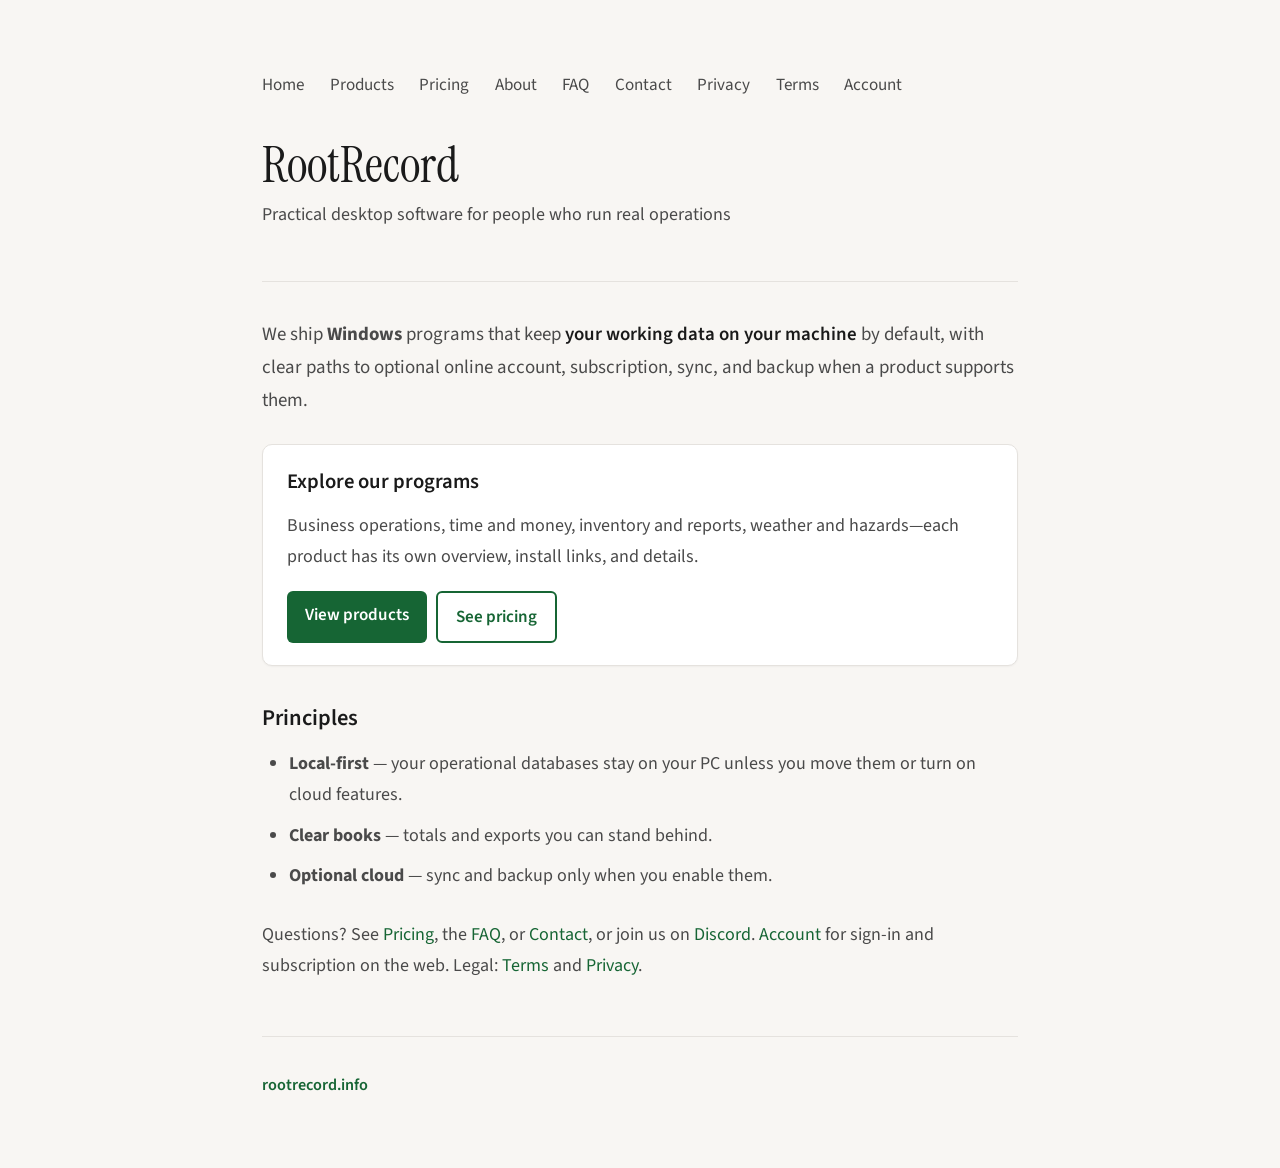
==== index.html @ 9704c674 "Initial commit: Root Record marketing website Made-with: Cursor" ====
﻿<!DOCTYPE html>
<html lang="en">
<head>
  <meta charset="UTF-8">
  <meta name="viewport" content="width=device-width, initial-scale=1.0">
  <title>RootRecord — Local-first desktop software for Windows</title>
  <meta name="description" content="RootRecord builds local-first Windows desktop programs for operations, time and money, weather and hazards, with optional cloud when you choose it.">
  <link rel="preconnect" href="https://fonts.googleapis.com">
  <link rel="preconnect" href="https://fonts.gstatic.com" crossorigin>
  <link href="https://fonts.googleapis.com/css2?family=Instrument+Serif:ital@0;1&family=Source+Sans+3:ital,wght@0,400;0,600;1,400&display=swap" rel="stylesheet">
  <link rel="stylesheet" href="/styles.css">
</head>
<body>
  <div class="page">
    <nav>
      <a href="/">Home</a>
      <a href="/products.html">Products</a>
      <a href="/pricing.html">Pricing</a>
      <a href="/about.html">About</a>
      <a href="/faq.html">FAQ</a>
      <a href="/contact.html">Contact</a>
      <a href="/privacy.html">Privacy</a>
      <a href="/terms.html">Terms</a>
      <a href="/account.html">Account</a>
    </nav>

    <header>
      <h1>RootRecord</h1>
      <p class="tagline">Practical desktop software for people who run real operations</p>
    </header>

    <main>
      <p class="lead">We ship <strong>Windows</strong> programs that keep <span class="highlight">your working data on your machine</span> by default, with clear paths to optional online account, subscription, sync, and backup when a product supports them.</p>

      <section class="card">
        <h2>Explore our programs</h2>
        <p>Business operations, time and money, inventory and reports, weather and hazards—each product has its own overview, install links, and details.</p>
        <p class="cta-row">
          <a class="btn" href="/products.html">View products</a>
          <a class="btn btn-secondary" href="/pricing.html">See pricing</a>
        </p>
      </section>

      <h2>Principles</h2>
      <ul>
        <li><strong>Local-first</strong> — your operational databases stay on your PC unless you move them or turn on cloud features.</li>
        <li><strong>Clear books</strong> — totals and exports you can stand behind.</li>
        <li><strong>Optional cloud</strong> — sync and backup only when you enable them.</li>
      </ul>

      <p>Questions? See <a href="/pricing.html">Pricing</a>, the <a href="/faq.html">FAQ</a>, or <a href="/contact.html">Contact</a>, or join us on <a href="https://discord.gg/CPaDYuFkU" target="_blank" rel="noopener">Discord</a>. <a href="/account.html">Account</a> for sign-in and subscription on the web. Legal: <a href="/terms.html">Terms</a> and <a href="/privacy.html">Privacy</a>.</p>
    </main>

    <footer>
      <a href="https://rootrecord.info/">rootrecord.info</a>
    </footer>
  </div>
</body>
</html>
---- styles.css ----
:root {
  --bg: #f8f6f3;
  --text: #1a1a1a;
  --text-soft: #4a4a4a;
  --accent: #166534;
  --accent-light: #22c55e;
  --line: #e5e2de;
}

* {
  box-sizing: border-box;
}

html {
  font-size: 18px;
  -webkit-font-smoothing: antialiased;
}

body {
  font-family: "Source Sans 3", system-ui, sans-serif;
  background: var(--bg);
  color: var(--text);
  margin: 0;
  min-height: 100vh;
  padding: clamp(2rem, 8vw, 4rem);
}

.page {
  max-width: 42rem;
  margin: 0 auto;
  min-height: 100vh;
  display: flex;
  flex-direction: column;
}

nav {
  margin-bottom: 2rem;
  font-size: 0.95rem;
}

nav a {
  color: var(--text-soft);
  text-decoration: none;
  margin-right: 1.25rem;
}

nav a:hover {
  color: var(--accent);
}

.banner {
  background: var(--accent);
  color: white;
  padding: 1.25rem 1.5rem;
  margin-bottom: 2rem;
  border-radius: 8px;
  font-size: 1.1rem;
  font-weight: 600;
  text-align: center;
}

.banner p {
  margin: 0;
  color: inherit;
}

/* Future: .banner will hold sign in / create account / my account buttons */

header {
  padding-bottom: 2rem;
  border-bottom: 1px solid var(--line);
}

h1 {
  font-family: "Instrument Serif", Georgia, serif;
  font-size: clamp(2rem, 5vw, 2.75rem);
  font-weight: 400;
  margin: 0;
  color: var(--text);
}

.tagline {
  font-size: 1rem;
  color: var(--text-soft);
  margin-top: 0.25rem;
}

main {
  flex: 1;
  padding-top: 2rem;
}

main p, main li {
  font-size: 1rem;
  line-height: 1.75;
  color: var(--text-soft);
  margin: 0 0 1rem;
}

main p:last-child {
  margin-bottom: 0;
}

main ul {
  padding-left: 1.5rem;
  margin: 0 0 1.5rem;
}

main li {
  margin-bottom: 0.5rem;
}

main h2 {
  font-size: 1.25rem;
  font-weight: 600;
  color: var(--text);
  margin: 2rem 0 0.75rem;
}

main h2:first-child {
  margin-top: 0;
}

main h3 {
  font-size: 1.1rem;
  font-weight: 600;
  color: var(--text);
  margin: 1.5rem 0 0.5rem;
}

main a {
  color: var(--accent);
  text-decoration: none;
}

main a:hover {
  color: var(--accent-light);
  text-decoration: underline;
}

main code {
  background: var(--line);
  padding: 0.15rem 0.4rem;
  border-radius: 4px;
  font-size: 0.9em;
}

.highlight {
  color: var(--text);
  font-weight: 600;
}

.lead {
  font-size: 1.05rem;
  color: var(--text-soft);
  margin-bottom: 1.5rem;
}

.card-grid {
  display: grid;
  gap: 1.5rem;
  margin: 2rem 0;
}

@media (min-width: 640px) {
  .card-grid {
    grid-template-columns: 1fr 1fr;
    gap: 1.25rem;
  }
}

.card {
  border: 1px solid var(--line);
  border-radius: 10px;
  padding: 1.25rem 1.35rem;
  background: #fff;
  box-shadow: 0 1px 2px rgba(0, 0, 0, 0.04);
}

.card-hero {
  border-color: var(--accent);
  box-shadow: 0 2px 8px rgba(22, 101, 52, 0.12);
}

.card h2 {
  margin-top: 0;
  font-size: 1.15rem;
}

.card p:last-child {
  margin-bottom: 0;
}

.cta-row {
  display: flex;
  flex-wrap: wrap;
  gap: 0.5rem;
  margin-top: 1rem !important;
  margin-bottom: 0 !important;
}

.btn {
  display: inline-block;
  padding: 0.5rem 1rem;
  border-radius: 6px;
  font-weight: 600;
  font-size: 0.95rem;
  text-decoration: none;
  background: var(--accent);
  color: #fff !important;
  border: none;
}

.btn:hover {
  background: var(--accent-light);
  color: #fff !important;
  text-decoration: none;
}

.btn-secondary {
  background: #fff;
  color: var(--accent) !important;
  border: 2px solid var(--accent);
}

.btn-secondary:hover {
  background: var(--bg);
  color: var(--accent) !important;
  text-decoration: none;
}

/* Optional bright CTA (e.g. external partner links) */
.btn-store {
  background: #0078d4;
  color: #fff !important;
}

.btn-store:hover {
  background: #106ebe;
  color: #fff !important;
}

main .btn:hover {
  text-decoration: none;
}

.note {
  font-size: 0.92rem;
  color: var(--text-soft);
  margin-top: 1rem !important;
  margin-bottom: 0 !important;
}

footer {
  margin-top: 3rem;
  padding-top: 2rem;
  border-top: 1px solid var(--line);
  font-size: 0.9rem;
  color: var(--text-soft);
}

footer a {
  color: var(--accent);
  text-decoration: none;
  font-weight: 600;
}

footer a:hover {
  color: var(--accent-light);
  text-decoration: underline;
}

/* Account portal */
.status {
  min-height: 1.25rem;
  margin-bottom: 1rem;
  font-size: 0.95rem;
}

.status-err {
  color: #b91c1c;
}

.status-warn {
  color: #a16207;
}

.status-ok {
  color: var(--accent);
}

.stack-form {
  display: flex;
  flex-direction: column;
  gap: 0.75rem;
  max-width: 22rem;
  margin-bottom: 2rem;
}

.stack-form label {
  display: flex;
  flex-direction: column;
  gap: 0.35rem;
  font-weight: 600;
  font-size: 0.92rem;
}

.stack-form input {
  font: inherit;
  padding: 0.45rem 0.55rem;
  border: 1px solid var(--line);
  border-radius: 6px;
  background: #fff;
}

.account-grid {
  margin: 1rem 0 1.5rem;
}

.account-row {
  display: grid;
  grid-template-columns: 10rem 1fr;
  gap: 0.5rem 1rem;
  padding: 0.35rem 0;
  border-bottom: 1px solid var(--line);
  font-size: 0.95rem;
}

.account-k {
  color: var(--text-soft);
  font-weight: 600;
}

.account-v {
  word-break: break-all;
}

nav a[aria-current="page"] {
  color: var(--accent);
  font-weight: 600;
}

.breadcrumb {
  font-size: 0.9rem;
  color: var(--text-soft);
  margin: 0 0 0.75rem;
}

.breadcrumb a {
  color: var(--accent);
  text-decoration: none;
  font-weight: 600;
}

.breadcrumb a:hover {
  text-decoration: underline;
}

ul.product-cards {
  list-style: none;
  padding: 0;
  margin: 1.5rem 0 0;
  display: grid;
  gap: 1rem;
}

@media (min-width: 36rem) {
  ul.product-cards {
    grid-template-columns: 1fr 1fr;
  }
}

.product-card {
  display: flex;
  flex-direction: column;
  gap: 0.5rem;
  height: 100%;
  padding: 1.25rem 1.35rem;
  border: 1px solid var(--line);
  border-radius: 8px;
  background: #fff;
  text-decoration: none;
  color: inherit;
  box-shadow: 0 1px 2px rgba(0, 0, 0, 0.04);
  transition: border-color 0.15s ease, box-shadow 0.15s ease;
}

.product-card:hover {
  border-color: var(--accent-light);
  box-shadow: 0 4px 14px rgba(22, 101, 52, 0.12);
  text-decoration: none;
}

a.product-card,
a.product-card:hover {
  color: inherit;
}

.product-card-title {
  font-family: "Instrument Serif", Georgia, serif;
  font-size: 1.35rem;
  font-weight: 400;
  color: var(--text);
}

.product-card-desc {
  font-size: 0.98rem;
  line-height: 1.6;
  color: var(--text-soft);
  flex: 1;
}

.product-card-cta {
  font-size: 0.92rem;
  font-weight: 600;
  color: var(--accent);
  margin-top: 0.25rem;
}

main a.product-card .product-card-title {
  color: var(--text);
}

main a.product-card .product-card-desc {
  color: var(--text-soft);
}

.pricing-grid {
  display: grid;
  gap: 1.25rem;
  margin: 1.75rem 0 2rem;
}

@media (min-width: 48rem) {
  .pricing-grid {
    grid-template-columns: repeat(3, 1fr);
    align-items: stretch;
  }
}

.pricing-card h2 {
  margin-top: 0;
  font-family: "Instrument Serif", Georgia, serif;
  font-weight: 400;
  font-size: 1.5rem;
  color: var(--text);
}

.pricing-price {
  font-size: 1.35rem;
  margin: 0.5rem 0 1rem;
  color: var(--text);
}

.pricing-per {
  font-size: 1rem;
  font-weight: 400;
  color: var(--text-soft);
}

.pricing-card-featured {
  border-color: var(--accent);
  box-shadow: 0 0 0 1px rgba(22, 101, 52, 0.12);
}
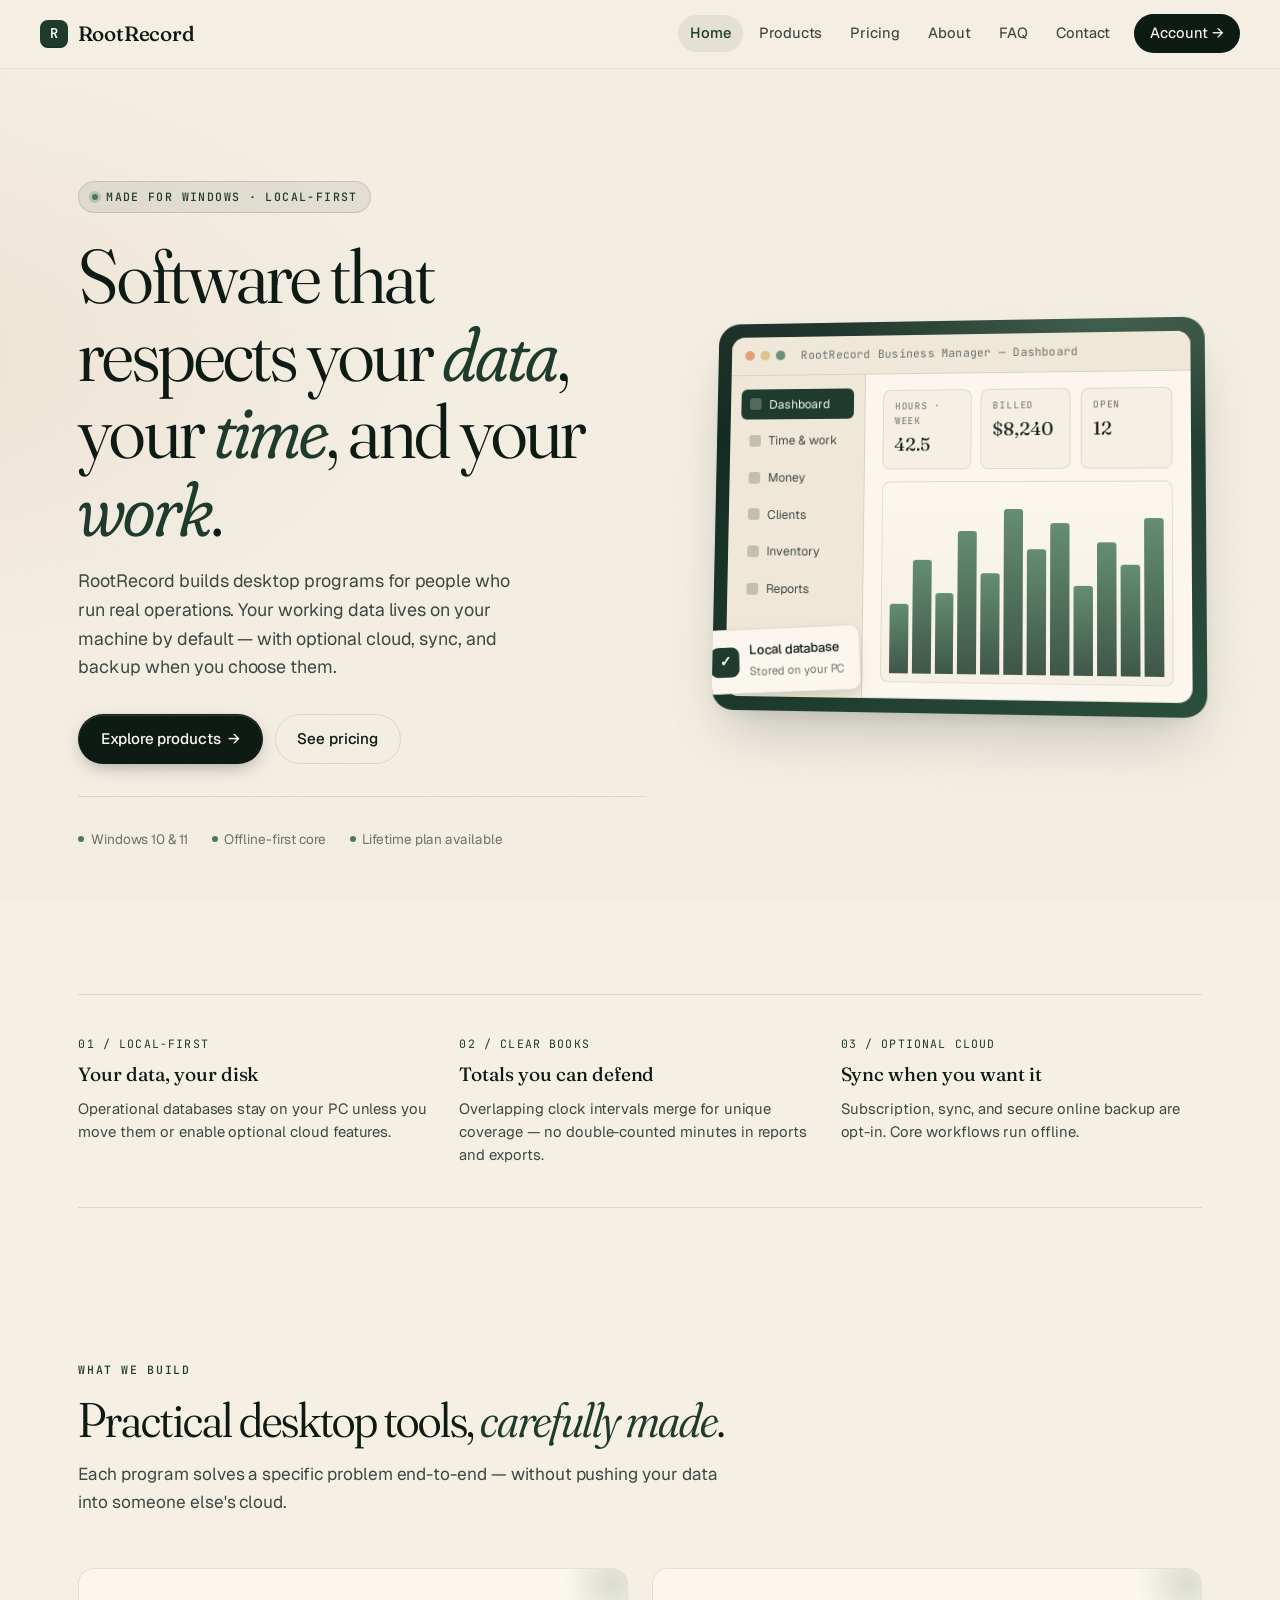
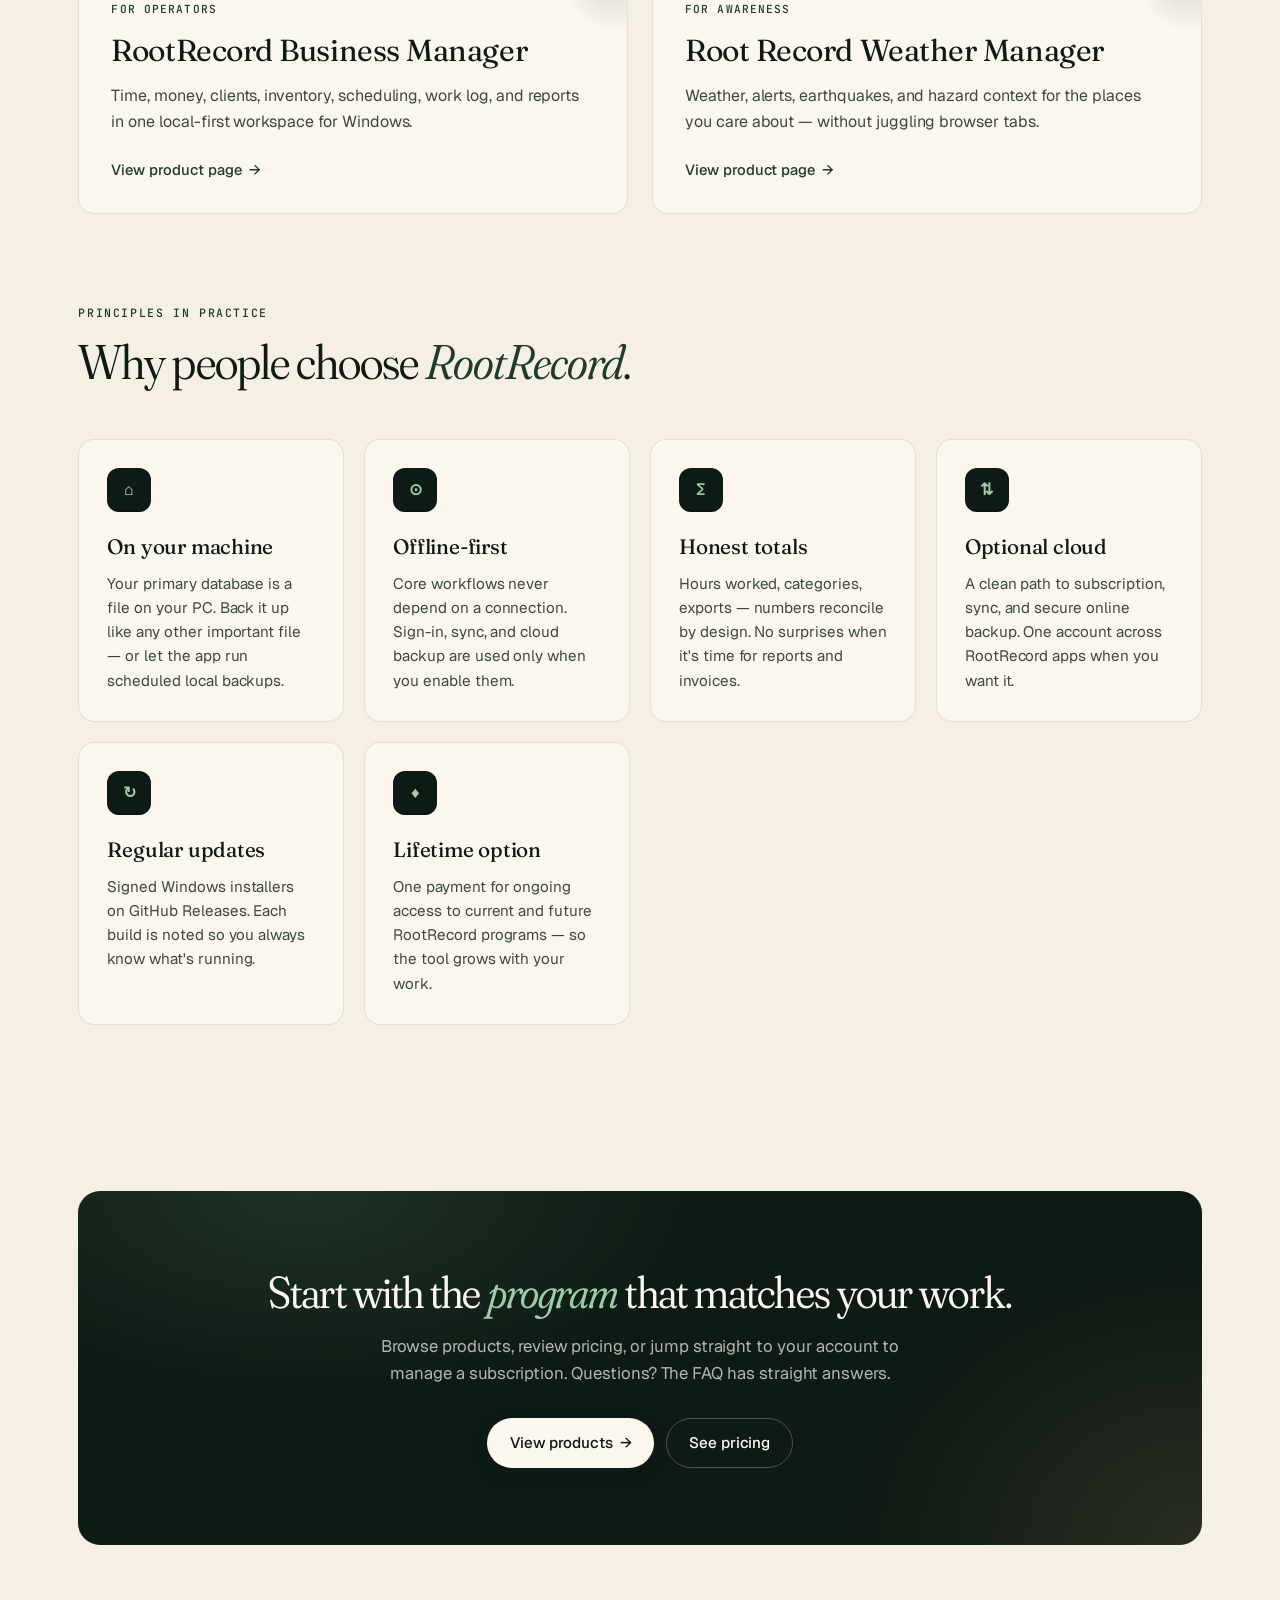
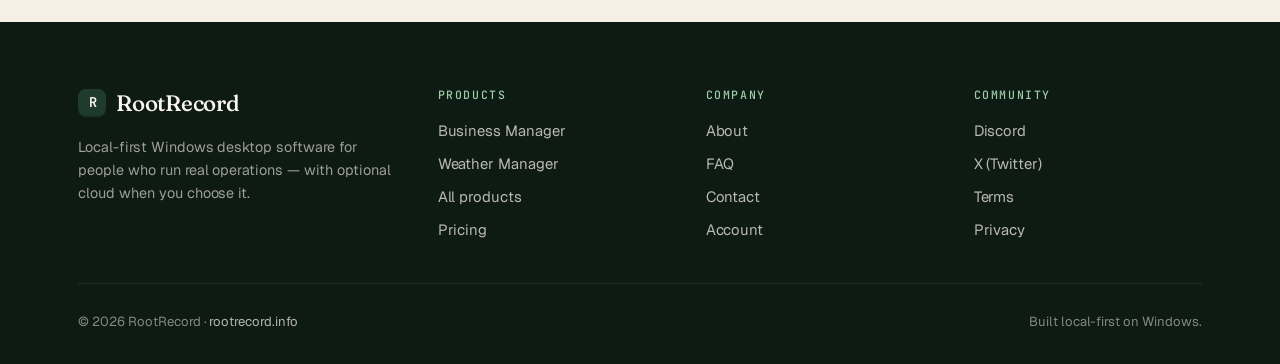
==== commit e6a75ad3: "auto-commit for 39a6867d-e22f-42f5-8e70-38e77617980d" ====
--- a/index.html
+++ b/index.html
@@ -1,59 +1,256 @@
-﻿<!DOCTYPE html>
+<!DOCTYPE html>
 <html lang="en">
 <head>
   <meta charset="UTF-8">
   <meta name="viewport" content="width=device-width, initial-scale=1.0">
   <title>RootRecord — Local-first desktop software for Windows</title>
-  <meta name="description" content="RootRecord builds local-first Windows desktop programs for operations, time and money, weather and hazards, with optional cloud when you choose it.">
+  <meta name="description" content="RootRecord builds local-first Windows desktop software for operations, time, money, weather and hazards. Your data stays on your machine. Optional cloud when you choose it.">
   <link rel="preconnect" href="https://fonts.googleapis.com">
   <link rel="preconnect" href="https://fonts.gstatic.com" crossorigin>
-  <link href="https://fonts.googleapis.com/css2?family=Instrument+Serif:ital@0;1&family=Source+Sans+3:ital,wght@0,400;0,600;1,400&display=swap" rel="stylesheet">
+  <link href="https://fonts.googleapis.com/css2?family=Fraunces:ital,opsz,wght,SOFT@0,9..144,300..600,30..100;1,9..144,300..600,30..100&family=Geist:wght@400;450;500;600&family=JetBrains+Mono:wght@400;500&display=swap" rel="stylesheet">
   <link rel="stylesheet" href="/styles.css">
 </head>
 <body>
-  <div class="page">
-    <nav>
-      <a href="/">Home</a>
-      <a href="/products.html">Products</a>
-      <a href="/pricing.html">Pricing</a>
-      <a href="/about.html">About</a>
-      <a href="/faq.html">FAQ</a>
-      <a href="/contact.html">Contact</a>
-      <a href="/privacy.html">Privacy</a>
-      <a href="/terms.html">Terms</a>
-      <a href="/account.html">Account</a>
-    </nav>
-
-    <header>
-      <h1>RootRecord</h1>
-      <p class="tagline">Practical desktop software for people who run real operations</p>
+  <div class="site">
+    <header class="site-header">
+      <div class="container site-header-inner">
+        <a class="brand" href="/" data-testid="brand-home-link">
+          <span class="brand-mark">R</span>
+          RootRecord
+        </a>
+        <button class="nav-toggle" type="button" aria-label="Toggle navigation" aria-expanded="false" data-testid="nav-toggle-btn" onclick="document.querySelector('.site-nav').classList.toggle('is-open');this.setAttribute('aria-expanded', this.getAttribute('aria-expanded')==='true'?'false':'true');">
+          Menu
+        </button>
+        <nav class="site-nav" data-testid="primary-nav">
+          <a href="/" aria-current="page">Home</a>
+          <a href="/products.html">Products</a>
+          <a href="/pricing.html">Pricing</a>
+          <a href="/about.html">About</a>
+          <a href="/faq.html">FAQ</a>
+          <a href="/contact.html">Contact</a>
+          <a href="/account.html" class="nav-cta" data-testid="nav-account-cta">Account →</a>
+        </nav>
+      </div>
     </header>
 
-    <main>
-      <p class="lead">We ship <strong>Windows</strong> programs that keep <span class="highlight">your working data on your machine</span> by default, with clear paths to optional online account, subscription, sync, and backup when a product supports them.</p>
-
-      <section class="card">
-        <h2>Explore our programs</h2>
-        <p>Business operations, time and money, inventory and reports, weather and hazards—each product has its own overview, install links, and details.</p>
-        <p class="cta-row">
-          <a class="btn" href="/products.html">View products</a>
-          <a class="btn btn-secondary" href="/pricing.html">See pricing</a>
-        </p>
-      </section>
-
-      <h2>Principles</h2>
-      <ul>
-        <li><strong>Local-first</strong> — your operational databases stay on your PC unless you move them or turn on cloud features.</li>
-        <li><strong>Clear books</strong> — totals and exports you can stand behind.</li>
-        <li><strong>Optional cloud</strong> — sync and backup only when you enable them.</li>
-      </ul>
-
-      <p>Questions? See <a href="/pricing.html">Pricing</a>, the <a href="/faq.html">FAQ</a>, or <a href="/contact.html">Contact</a>, or join us on <a href="https://discord.gg/CPaDYuFkU" target="_blank" rel="noopener">Discord</a>. <a href="/account.html">Account</a> for sign-in and subscription on the web. Legal: <a href="/terms.html">Terms</a> and <a href="/privacy.html">Privacy</a>.</p>
+    <main class="site-main">
+      <!-- HERO -->
+      <section class="hero">
+        <div class="container hero-grid">
+          <div class="fade-up">
+            <span class="eyebrow">Made for Windows · Local-first</span>
+            <h1 class="hero-title">Software that respects your <em>data</em>, your <em>time</em>, and your <em>work</em>.</h1>
+            <p class="hero-lead">RootRecord builds desktop programs for people who run real operations. Your working data lives on your machine by default — with optional cloud, sync, and backup when you choose them.</p>
+            <div class="hero-ctas">
+              <a class="btn btn-primary btn-arrow" href="/products.html" data-testid="hero-primary-cta">Explore products</a>
+              <a class="btn btn-secondary" href="/pricing.html" data-testid="hero-secondary-cta">See pricing</a>
+            </div>
+            <div class="hero-meta">
+              <span class="hero-meta-item">Windows 10 &amp; 11</span>
+              <span class="hero-meta-item">Offline-first core</span>
+              <span class="hero-meta-item">Lifetime plan available</span>
+            </div>
+          </div>
+
+          <div class="fade-up delay-2" aria-hidden="true">
+            <div class="hero-visual">
+              <div class="app-window">
+                <div class="app-chrome">
+                  <span class="app-dot"></span><span class="app-dot"></span><span class="app-dot"></span>
+                  <span class="app-title">RootRecord Business Manager — Dashboard</span>
+                </div>
+                <div class="app-body">
+                  <aside class="app-side">
+                    <span class="app-side-item is-active">Dashboard</span>
+                    <span class="app-side-item">Time &amp; work</span>
+                    <span class="app-side-item">Money</span>
+                    <span class="app-side-item">Clients</span>
+                    <span class="app-side-item">Inventory</span>
+                    <span class="app-side-item">Reports</span>
+                  </aside>
+                  <div class="app-main">
+                    <div class="app-kpi-row">
+                      <div class="app-kpi"><div class="app-kpi-label">Hours · week</div><div class="app-kpi-value">42.5</div></div>
+                      <div class="app-kpi"><div class="app-kpi-label">Billed</div><div class="app-kpi-value">$8,240</div></div>
+                      <div class="app-kpi"><div class="app-kpi-label">Open</div><div class="app-kpi-value">12</div></div>
+                    </div>
+                    <div class="app-chart">
+                      <span class="bar" style="height:38%"></span>
+                      <span class="bar" style="height:62%"></span>
+                      <span class="bar" style="height:44%"></span>
+                      <span class="bar" style="height:78%"></span>
+                      <span class="bar" style="height:55%"></span>
+                      <span class="bar" style="height:90%"></span>
+                      <span class="bar" style="height:68%"></span>
+                      <span class="bar" style="height:82%"></span>
+                      <span class="bar" style="height:48%"></span>
+                      <span class="bar" style="height:72%"></span>
+                      <span class="bar" style="height:60%"></span>
+                      <span class="bar" style="height:85%"></span>
+                    </div>
+                  </div>
+                </div>
+              </div>
+              <div class="hero-badge">
+                <div class="hero-badge-icon">✓</div>
+                <div>
+                  <strong>Local database</strong>
+                  <span>Stored on your PC</span>
+                </div>
+              </div>
+            </div>
+          </div>
+        </div>
+      </section>
+
+      <!-- PRINCIPLES STRIP -->
+      <section class="container">
+        <div class="principles">
+          <div class="principle">
+            <div class="principle-num">01 / Local-first</div>
+            <h3>Your data, your disk</h3>
+            <p>Operational databases stay on your PC unless you move them or enable optional cloud features.</p>
+          </div>
+          <div class="principle">
+            <div class="principle-num">02 / Clear books</div>
+            <h3>Totals you can defend</h3>
+            <p>Overlapping clock intervals merge for unique coverage — no double-counted minutes in reports and exports.</p>
+          </div>
+          <div class="principle">
+            <div class="principle-num">03 / Optional cloud</div>
+            <h3>Sync when you want it</h3>
+            <p>Subscription, sync, and secure online backup are opt-in. Core workflows run offline.</p>
+          </div>
+        </div>
+      </section>
+
+      <!-- FEATURES -->
+      <section class="section">
+        <div class="container">
+          <div class="section-header">
+            <div class="section-kicker">What we build</div>
+            <h2 class="section-title">Practical desktop tools, <em>carefully made</em>.</h2>
+            <p class="section-lead">Each program solves a specific problem end-to-end — without pushing your data into someone else's cloud.</p>
+          </div>
+
+          <ul class="products-grid" data-testid="home-products-list">
+            <li>
+              <a class="product-card" href="/rootrecord-business-manager.html" data-testid="product-card-business">
+                <span class="product-card-tag">For operators</span>
+                <h3 class="product-card-title">RootRecord Business Manager</h3>
+                <p class="product-card-desc">Time, money, clients, inventory, scheduling, work log, and reports in one local-first workspace for Windows.</p>
+                <span class="product-card-cta">View product page</span>
+              </a>
+            </li>
+            <li>
+              <a class="product-card" href="/rootrecord-weather-manager.html" data-testid="product-card-weather">
+                <span class="product-card-tag">For awareness</span>
+                <h3 class="product-card-title">Root Record Weather Manager</h3>
+                <p class="product-card-desc">Weather, alerts, earthquakes, and hazard context for the places you care about — without juggling browser tabs.</p>
+                <span class="product-card-cta">View product page</span>
+              </a>
+            </li>
+          </ul>
+        </div>
+      </section>
+
+      <!-- WHY / FEATURE GRID -->
+      <section class="section" style="padding-top:0">
+        <div class="container">
+          <div class="section-header">
+            <div class="section-kicker">Principles in practice</div>
+            <h2 class="section-title">Why people choose <em>RootRecord</em>.</h2>
+          </div>
+          <div class="features">
+            <div class="feature">
+              <div class="feature-icon">⌂</div>
+              <h3>On your machine</h3>
+              <p>Your primary database is a file on your PC. Back it up like any other important file — or let the app run scheduled local backups.</p>
+            </div>
+            <div class="feature">
+              <div class="feature-icon">⊙</div>
+              <h3>Offline-first</h3>
+              <p>Core workflows never depend on a connection. Sign-in, sync, and cloud backup are used only when you enable them.</p>
+            </div>
+            <div class="feature">
+              <div class="feature-icon">Σ</div>
+              <h3>Honest totals</h3>
+              <p>Hours worked, categories, exports — numbers reconcile by design. No surprises when it's time for reports and invoices.</p>
+            </div>
+            <div class="feature">
+              <div class="feature-icon">⇅</div>
+              <h3>Optional cloud</h3>
+              <p>A clean path to subscription, sync, and secure online backup. One account across RootRecord apps when you want it.</p>
+            </div>
+            <div class="feature">
+              <div class="feature-icon">↻</div>
+              <h3>Regular updates</h3>
+              <p>Signed Windows installers on GitHub Releases. Each build is noted so you always know what's running.</p>
+            </div>
+            <div class="feature">
+              <div class="feature-icon">♦</div>
+              <h3>Lifetime option</h3>
+              <p>One payment for ongoing access to current and future RootRecord programs — so the tool grows with your work.</p>
+            </div>
+          </div>
+        </div>
+      </section>
+
+      <!-- CTA BAND -->
+      <section class="container">
+        <div class="cta-band">
+          <h2 class="cta-band-title">Start with the <em>program</em> that matches your work.</h2>
+          <p class="cta-band-lead">Browse products, review pricing, or jump straight to your account to manage a subscription. Questions? The FAQ has straight answers.</p>
+          <div class="cta-row">
+            <a class="btn btn-primary btn-arrow" href="/products.html" data-testid="cta-band-products">View products</a>
+            <a class="btn btn-secondary" href="/pricing.html" data-testid="cta-band-pricing">See pricing</a>
+          </div>
+        </div>
+      </section>
     </main>
 
-    <footer>
-      <a href="https://rootrecord.info/">rootrecord.info</a>
+    <footer class="site-footer">
+      <div class="container">
+        <div class="footer-grid">
+          <div class="footer-brand">
+            <a class="brand" href="/"><span class="brand-mark">R</span>RootRecord</a>
+            <p>Local-first Windows desktop software for people who run real operations — with optional cloud when you choose it.</p>
+          </div>
+          <div class="footer-col">
+            <h4>Products</h4>
+            <ul>
+              <li><a href="/rootrecord-business-manager.html">Business Manager</a></li>
+              <li><a href="/rootrecord-weather-manager.html">Weather Manager</a></li>
+              <li><a href="/products.html">All products</a></li>
+              <li><a href="/pricing.html">Pricing</a></li>
+            </ul>
+          </div>
+          <div class="footer-col">
+            <h4>Company</h4>
+            <ul>
+              <li><a href="/about.html">About</a></li>
+              <li><a href="/faq.html">FAQ</a></li>
+              <li><a href="/contact.html">Contact</a></li>
+              <li><a href="/account.html">Account</a></li>
+            </ul>
+          </div>
+          <div class="footer-col">
+            <h4>Community</h4>
+            <ul>
+              <li><a href="https://discord.gg/CPaDYuFkU" target="_blank" rel="noopener">Discord</a></li>
+              <li><a href="https://x.com/RootRecord" target="_blank" rel="noopener">X (Twitter)</a></li>
+              <li><a href="/terms.html">Terms</a></li>
+              <li><a href="/privacy.html">Privacy</a></li>
+            </ul>
+          </div>
+        </div>
+        <div class="footer-bottom">
+          <span>© <span id="yr">2026</span> RootRecord · <a href="https://rootrecord.info/">rootrecord.info</a></span>
+          <span>Built local-first on Windows.</span>
+        </div>
+      </div>
     </footer>
   </div>
+  <script>document.getElementById('yr').textContent=new Date().getFullYear();</script>
 </body>
 </html>
--- a/styles.css
+++ b/styles.css
@@ -1,464 +1,1476 @@
+/* ==========================================================================
+   RootRecord — Modern Design System
+   Editorial + premium SaaS aesthetic. Warm cream + deep forest green.
+   ========================================================================== */
+
 :root {
-  --bg: #f8f6f3;
-  --text: #1a1a1a;
-  --text-soft: #4a4a4a;
-  --accent: #166534;
-  --accent-light: #22c55e;
-  --line: #e5e2de;
-}
-
-* {
-  box-sizing: border-box;
-}
+  /* Palette */
+  --paper: #F5EFE4;
+  --paper-2: #FBF7EE;
+  --paper-3: #EFE7D7;
+  --ink: #0E1A14;
+  --ink-soft: #3E4842;
+  --ink-muted: #6B716C;
+  --moss: #1F3B2E;
+  --moss-deep: #11251C;
+  --moss-bright: #4A7B5D;
+  --moss-glow: #9DCDA8;
+  --sand: #C89B6F;
+  --terracotta: #C4572A;
+  --line: rgba(14, 26, 20, 0.10);
+  --line-soft: rgba(14, 26, 20, 0.06);
+
+  /* Depth */
+  --shadow-xs: 0 1px 2px rgba(14, 26, 20, 0.04);
+  --shadow-sm: 0 2px 6px rgba(14, 26, 20, 0.06), 0 1px 2px rgba(14, 26, 20, 0.04);
+  --shadow-md: 0 10px 30px -12px rgba(14, 26, 20, 0.18), 0 2px 6px rgba(14, 26, 20, 0.06);
+  --shadow-lg: 0 30px 60px -20px rgba(14, 26, 20, 0.25), 0 8px 20px -8px rgba(14, 26, 20, 0.10);
+
+  /* Radius */
+  --r-sm: 6px;
+  --r-md: 10px;
+  --r-lg: 16px;
+  --r-xl: 22px;
+  --r-pill: 999px;
+
+  /* Type */
+  --font-display: "Fraunces", "Instrument Serif", Georgia, "Times New Roman", serif;
+  --font-sans: "Geist", "Inter", -apple-system, BlinkMacSystemFont, "Segoe UI", system-ui, sans-serif;
+  --font-mono: "JetBrains Mono", "SF Mono", Menlo, Consolas, monospace;
+
+  /* Motion */
+  --ease-out: cubic-bezier(0.16, 1, 0.3, 1);
+  --ease-in-out: cubic-bezier(0.65, 0, 0.35, 1);
+}
+
+*, *::before, *::after { box-sizing: border-box; }
 
 html {
-  font-size: 18px;
+  font-size: 16px;
   -webkit-font-smoothing: antialiased;
+  -moz-osx-font-smoothing: grayscale;
+  scroll-behavior: smooth;
+  text-rendering: optimizeLegibility;
 }
 
 body {
-  font-family: "Source Sans 3", system-ui, sans-serif;
-  background: var(--bg);
-  color: var(--text);
   margin: 0;
+  font-family: var(--font-sans);
+  font-feature-settings: "ss01", "cv11";
+  color: var(--ink);
+  background: var(--paper);
+  background-image:
+    radial-gradient(1200px 600px at 85% -10%, rgba(74, 123, 93, 0.10), transparent 60%),
+    radial-gradient(900px 500px at -10% 10%, rgba(200, 155, 111, 0.12), transparent 60%);
   min-height: 100vh;
-  padding: clamp(2rem, 8vw, 4rem);
-}
-
-.page {
-  max-width: 42rem;
+  line-height: 1.55;
+  letter-spacing: -0.003em;
+  overflow-x: hidden;
+}
+
+/* Grain overlay */
+body::before {
+  content: "";
+  position: fixed;
+  inset: 0;
+  pointer-events: none;
+  z-index: 1;
+  opacity: 0.35;
+  mix-blend-mode: multiply;
+  background-image: url("data:image/svg+xml;utf8,<svg xmlns='http://www.w3.org/2000/svg' width='180' height='180'><filter id='n'><feTurbulence type='fractalNoise' baseFrequency='0.9' numOctaves='2' stitchTiles='stitch'/><feColorMatrix values='0 0 0 0 0.08  0 0 0 0 0.10  0 0 0 0 0.08  0 0 0 0.08 0'/></filter><rect width='100%' height='100%' filter='url(%23n)'/></svg>");
+}
+
+::selection { background: var(--moss); color: var(--paper-2); }
+
+/* Links (default reading) */
+a { color: inherit; }
+
+/* ============================================== LAYOUT */
+
+.site {
+  position: relative;
+  z-index: 2;
+  min-height: 100vh;
+  display: flex;
+  flex-direction: column;
+}
+
+.container {
+  width: 100%;
+  max-width: 1200px;
   margin: 0 auto;
-  min-height: 100vh;
-  display: flex;
-  flex-direction: column;
-}
-
-nav {
+  padding: 0 clamp(1.25rem, 3vw, 2.5rem);
+}
+
+.container-narrow {
+  width: 100%;
+  max-width: 760px;
+  margin: 0 auto;
+  padding: 0 clamp(1.25rem, 3vw, 2rem);
+}
+
+/* ============================================== HEADER / NAV */
+
+.site-header {
+  position: sticky;
+  top: 0;
+  z-index: 30;
+  background: rgba(245, 239, 228, 0.72);
+  backdrop-filter: saturate(140%) blur(14px);
+  -webkit-backdrop-filter: saturate(140%) blur(14px);
+  border-bottom: 1px solid var(--line-soft);
+}
+
+.site-header-inner {
+  display: flex;
+  align-items: center;
+  justify-content: space-between;
+  gap: 2rem;
+  padding: 0.9rem 0;
+}
+
+.brand {
+  display: inline-flex;
+  align-items: center;
+  gap: 0.6rem;
+  text-decoration: none;
+  color: var(--ink);
+  font-family: var(--font-display);
+  font-size: 1.3rem;
+  font-weight: 500;
+  letter-spacing: -0.01em;
+  font-variation-settings: "opsz" 20, "SOFT" 40;
+}
+
+.brand-mark {
+  width: 28px;
+  height: 28px;
+  border-radius: 8px;
+  background: var(--moss);
+  color: var(--paper-2);
+  display: grid;
+  place-items: center;
+  font-family: var(--font-mono);
+  font-size: 0.85rem;
+  font-weight: 600;
+  box-shadow: inset 0 -2px 0 rgba(0,0,0,0.15);
+  transition: transform .3s var(--ease-out), background .3s ease;
+}
+
+.brand:hover .brand-mark {
+  transform: rotate(-6deg) scale(1.05);
+  background: var(--moss-deep);
+}
+
+.site-nav {
+  display: flex;
+  align-items: center;
+  gap: 0.25rem;
+  flex-wrap: wrap;
+}
+
+.site-nav a {
+  position: relative;
+  color: var(--ink-soft);
+  text-decoration: none;
+  font-size: 0.92rem;
+  font-weight: 450;
+  padding: 0.45rem 0.75rem;
+  border-radius: var(--r-pill);
+  transition: color .2s ease, background .2s ease;
+}
+
+.site-nav a:hover { color: var(--ink); background: rgba(14, 26, 20, 0.04); }
+
+.site-nav a[aria-current="page"] {
+  color: var(--moss);
+  background: rgba(31, 59, 46, 0.08);
+  font-weight: 500;
+}
+
+.nav-cta {
+  margin-left: 0.5rem;
+  padding: 0.5rem 1rem !important;
+  background: var(--ink) !important;
+  color: var(--paper-2) !important;
+  border-radius: var(--r-pill);
+}
+
+.nav-cta:hover { background: var(--moss) !important; color: var(--paper-2) !important; }
+
+.nav-toggle {
+  display: none;
+  background: transparent;
+  border: 1px solid var(--line);
+  border-radius: var(--r-pill);
+  padding: 0.45rem 0.9rem;
+  font-family: var(--font-sans);
+  font-size: 0.85rem;
+  cursor: pointer;
+  color: var(--ink);
+}
+
+@media (max-width: 880px) {
+  .site-nav { display: none; }
+  .site-nav.is-open {
+    display: flex;
+    flex-direction: column;
+    align-items: stretch;
+    position: absolute;
+    left: 1rem; right: 1rem; top: calc(100% + 0.25rem);
+    background: var(--paper-2);
+    border: 1px solid var(--line);
+    border-radius: var(--r-lg);
+    padding: 0.75rem;
+    box-shadow: var(--shadow-md);
+    gap: 0.15rem;
+  }
+  .nav-toggle { display: inline-flex; align-items: center; gap: 0.4rem; }
+}
+
+/* ============================================== MAIN */
+
+.site-main { flex: 1; position: relative; }
+
+section { position: relative; }
+
+/* ============================================== HERO (home) */
+
+.hero {
+  padding: clamp(3.5rem, 9vw, 7rem) 0 clamp(3rem, 7vw, 5rem);
+  position: relative;
+}
+
+.hero-grid {
+  display: grid;
+  grid-template-columns: minmax(0, 1.15fr) minmax(0, 1fr);
+  gap: clamp(2rem, 5vw, 4rem);
+  align-items: center;
+}
+
+@media (max-width: 980px) {
+  .hero-grid { grid-template-columns: 1fr; }
+}
+
+.eyebrow {
+  display: inline-flex;
+  align-items: center;
+  gap: 0.5rem;
+  font-family: var(--font-mono);
+  font-size: 0.72rem;
+  font-weight: 500;
+  text-transform: uppercase;
+  letter-spacing: 0.12em;
+  color: var(--moss);
+  background: rgba(31, 59, 46, 0.08);
+  padding: 0.4rem 0.8rem;
+  border-radius: var(--r-pill);
+  border: 1px solid rgba(31, 59, 46, 0.15);
+  margin-bottom: 1.5rem;
+}
+
+.eyebrow::before {
+  content: "";
+  width: 6px; height: 6px; border-radius: 50%;
+  background: var(--moss-bright);
+  box-shadow: 0 0 0 3px rgba(74, 123, 93, 0.25);
+  animation: pulse 2.4s ease-in-out infinite;
+}
+
+@keyframes pulse {
+  0%, 100% { box-shadow: 0 0 0 3px rgba(74, 123, 93, 0.25); }
+  50% { box-shadow: 0 0 0 6px rgba(74, 123, 93, 0.08); }
+}
+
+.hero-title {
+  font-family: var(--font-display);
+  font-weight: 350;
+  font-size: clamp(2.5rem, 6vw, 4.75rem);
+  line-height: 1.02;
+  letter-spacing: -0.025em;
+  margin: 0 0 1.25rem;
+  color: var(--ink);
+  font-variation-settings: "opsz" 144, "SOFT" 30;
+}
+
+.hero-title em {
+  font-style: italic;
+  color: var(--moss);
+  font-variation-settings: "opsz" 144, "SOFT" 100;
+}
+
+.hero-lead {
+  font-size: clamp(1.05rem, 1.4vw, 1.2rem);
+  color: var(--ink-soft);
+  line-height: 1.6;
+  max-width: 38ch;
+  margin: 0 0 2rem;
+}
+
+.hero-ctas {
+  display: flex;
+  flex-wrap: wrap;
+  gap: 0.75rem;
+  align-items: center;
   margin-bottom: 2rem;
-  font-size: 0.95rem;
-}
-
-nav a {
-  color: var(--text-soft);
-  text-decoration: none;
-  margin-right: 1.25rem;
-}
-
-nav a:hover {
-  color: var(--accent);
-}
-
-.banner {
-  background: var(--accent);
-  color: white;
-  padding: 1.25rem 1.5rem;
-  margin-bottom: 2rem;
-  border-radius: 8px;
-  font-size: 1.1rem;
-  font-weight: 600;
-  text-align: center;
-}
-
-.banner p {
-  margin: 0;
-  color: inherit;
-}
-
-/* Future: .banner will hold sign in / create account / my account buttons */
-
-header {
-  padding-bottom: 2rem;
-  border-bottom: 1px solid var(--line);
-}
-
-h1 {
-  font-family: "Instrument Serif", Georgia, serif;
-  font-size: clamp(2rem, 5vw, 2.75rem);
-  font-weight: 400;
-  margin: 0;
-  color: var(--text);
-}
-
-.tagline {
-  font-size: 1rem;
-  color: var(--text-soft);
-  margin-top: 0.25rem;
-}
-
-main {
-  flex: 1;
-  padding-top: 2rem;
-}
-
-main p, main li {
-  font-size: 1rem;
-  line-height: 1.75;
-  color: var(--text-soft);
-  margin: 0 0 1rem;
-}
-
-main p:last-child {
-  margin-bottom: 0;
-}
-
-main ul {
-  padding-left: 1.5rem;
-  margin: 0 0 1.5rem;
-}
-
-main li {
-  margin-bottom: 0.5rem;
-}
-
-main h2 {
-  font-size: 1.25rem;
-  font-weight: 600;
-  color: var(--text);
-  margin: 2rem 0 0.75rem;
-}
-
-main h2:first-child {
-  margin-top: 0;
-}
-
-main h3 {
-  font-size: 1.1rem;
-  font-weight: 600;
-  color: var(--text);
-  margin: 1.5rem 0 0.5rem;
-}
-
-main a {
-  color: var(--accent);
-  text-decoration: none;
-}
-
-main a:hover {
-  color: var(--accent-light);
-  text-decoration: underline;
-}
-
-main code {
-  background: var(--line);
-  padding: 0.15rem 0.4rem;
-  border-radius: 4px;
-  font-size: 0.9em;
-}
-
-.highlight {
-  color: var(--text);
-  font-weight: 600;
-}
-
-.lead {
-  font-size: 1.05rem;
-  color: var(--text-soft);
-  margin-bottom: 1.5rem;
-}
-
-.card-grid {
-  display: grid;
+}
+
+.hero-meta {
+  display: flex;
+  flex-wrap: wrap;
   gap: 1.5rem;
-  margin: 2rem 0;
-}
-
-@media (min-width: 640px) {
-  .card-grid {
-    grid-template-columns: 1fr 1fr;
-    gap: 1.25rem;
-  }
-}
-
-.card {
-  border: 1px solid var(--line);
-  border-radius: 10px;
-  padding: 1.25rem 1.35rem;
-  background: #fff;
-  box-shadow: 0 1px 2px rgba(0, 0, 0, 0.04);
-}
-
-.card-hero {
-  border-color: var(--accent);
-  box-shadow: 0 2px 8px rgba(22, 101, 52, 0.12);
-}
-
-.card h2 {
-  margin-top: 0;
-  font-size: 1.15rem;
-}
-
-.card p:last-child {
-  margin-bottom: 0;
-}
-
-.cta-row {
-  display: flex;
-  flex-wrap: wrap;
-  gap: 0.5rem;
-  margin-top: 1rem !important;
-  margin-bottom: 0 !important;
-}
-
-.btn {
-  display: inline-block;
-  padding: 0.5rem 1rem;
-  border-radius: 6px;
-  font-weight: 600;
-  font-size: 0.95rem;
-  text-decoration: none;
-  background: var(--accent);
-  color: #fff !important;
-  border: none;
-}
-
-.btn:hover {
-  background: var(--accent-light);
-  color: #fff !important;
-  text-decoration: none;
-}
-
-.btn-secondary {
-  background: #fff;
-  color: var(--accent) !important;
-  border: 2px solid var(--accent);
-}
-
-.btn-secondary:hover {
-  background: var(--bg);
-  color: var(--accent) !important;
-  text-decoration: none;
-}
-
-/* Optional bright CTA (e.g. external partner links) */
-.btn-store {
-  background: #0078d4;
-  color: #fff !important;
-}
-
-.btn-store:hover {
-  background: #106ebe;
-  color: #fff !important;
-}
-
-main .btn:hover {
-  text-decoration: none;
-}
-
-.note {
-  font-size: 0.92rem;
-  color: var(--text-soft);
-  margin-top: 1rem !important;
-  margin-bottom: 0 !important;
-}
-
-footer {
-  margin-top: 3rem;
+  font-size: 0.85rem;
+  color: var(--ink-muted);
+  margin-top: 2rem;
   padding-top: 2rem;
   border-top: 1px solid var(--line);
+}
+
+.hero-meta-item {
+  display: inline-flex;
+  align-items: center;
+  gap: 0.4rem;
+}
+
+.hero-meta-item::before {
+  content: "";
+  width: 6px; height: 6px;
+  background: var(--moss-bright);
+  border-radius: 50%;
+  flex-shrink: 0;
+}
+
+/* Hero visual — fake "app window" illustration */
+.hero-visual {
+  position: relative;
+  aspect-ratio: 4 / 3.2;
+  border-radius: var(--r-xl);
+  background: linear-gradient(145deg, var(--moss-deep) 0%, var(--moss) 55%, #2a4f3d 100%);
+  box-shadow: var(--shadow-lg);
+  padding: 14px;
+  overflow: hidden;
+  transform: perspective(1200px) rotateY(-6deg) rotateX(4deg);
+  transition: transform .7s var(--ease-out);
+}
+
+.hero-visual:hover { transform: perspective(1200px) rotateY(-2deg) rotateX(1deg); }
+
+.hero-visual::before {
+  content: "";
+  position: absolute;
+  inset: 0;
+  background:
+    radial-gradient(400px 200px at 80% 0%, rgba(157, 205, 168, 0.22), transparent 70%),
+    linear-gradient(180deg, rgba(255,255,255,0.06), transparent 30%);
+  pointer-events: none;
+}
+
+.app-window {
+  position: relative;
+  height: 100%;
+  background: var(--paper-2);
+  border-radius: calc(var(--r-xl) - 8px);
+  overflow: hidden;
+  display: flex;
+  flex-direction: column;
+  box-shadow: 0 2px 0 rgba(255,255,255,0.08) inset, 0 -1px 0 rgba(0,0,0,0.12) inset;
+}
+
+.app-chrome {
+  display: flex;
+  align-items: center;
+  gap: 0.4rem;
+  padding: 0.65rem 0.85rem;
+  background: var(--paper-3);
+  border-bottom: 1px solid var(--line);
+}
+
+.app-dot {
+  width: 10px; height: 10px; border-radius: 50%;
+  background: var(--ink-muted);
+  opacity: 0.45;
+}
+
+.app-dot:nth-child(1) { background: #E67E52; opacity: 0.7; }
+.app-dot:nth-child(2) { background: #D4B567; opacity: 0.7; }
+.app-dot:nth-child(3) { background: var(--moss-bright); opacity: 0.8; }
+
+.app-title {
+  margin-left: 0.6rem;
+  font-family: var(--font-mono);
+  font-size: 0.72rem;
+  color: var(--ink-muted);
+  letter-spacing: 0.02em;
+}
+
+.app-body {
+  flex: 1;
+  display: grid;
+  grid-template-columns: 140px 1fr;
+  min-height: 0;
+}
+
+.app-side {
+  background: var(--paper-3);
+  padding: 0.9rem 0.7rem;
+  border-right: 1px solid var(--line);
+  display: flex;
+  flex-direction: column;
+  gap: 0.45rem;
+  font-size: 0.78rem;
+}
+
+.app-side-item {
+  padding: 0.35rem 0.55rem;
+  color: var(--ink-soft);
+  border-radius: 6px;
+  display: flex;
+  align-items: center;
+  gap: 0.5rem;
+}
+
+.app-side-item.is-active {
+  background: var(--moss);
+  color: var(--paper-2);
+}
+
+.app-side-item::before {
+  content: "";
+  width: 12px; height: 12px;
+  border-radius: 3px;
+  background: currentColor;
+  opacity: 0.25;
+}
+
+.app-main {
+  padding: 1rem 1.1rem;
+  display: flex;
+  flex-direction: column;
+  gap: 0.8rem;
+}
+
+.app-kpi-row {
+  display: grid;
+  grid-template-columns: repeat(3, 1fr);
+  gap: 0.6rem;
+}
+
+.app-kpi {
+  padding: 0.6rem 0.7rem;
+  background: var(--paper);
+  border-radius: 8px;
+  border: 1px solid var(--line);
+}
+
+.app-kpi-label {
+  font-family: var(--font-mono);
+  font-size: 0.6rem;
+  color: var(--ink-muted);
+  text-transform: uppercase;
+  letter-spacing: 0.08em;
+}
+
+.app-kpi-value {
+  font-family: var(--font-display);
+  font-size: 1.15rem;
+  font-weight: 400;
+  color: var(--ink);
+  margin-top: 0.1rem;
+}
+
+.app-chart {
+  flex: 1;
+  position: relative;
+  background: linear-gradient(180deg, var(--paper-2), var(--paper));
+  border-radius: 8px;
+  border: 1px solid var(--line);
+  padding: 0.5rem;
+  display: flex;
+  align-items: end;
+  gap: 4px;
+  min-height: 80px;
+}
+
+.bar {
+  flex: 1;
+  background: linear-gradient(180deg, var(--moss-bright), var(--moss));
+  border-radius: 3px 3px 0 0;
+  opacity: 0.85;
+  transition: height .6s var(--ease-out);
+}
+
+/* Floating badge on hero visual */
+.hero-badge {
+  position: absolute;
+  left: -18px;
+  bottom: 18px;
+  background: var(--paper-2);
+  border: 1px solid var(--line);
+  border-radius: var(--r-md);
+  padding: 0.7rem 0.95rem;
+  box-shadow: var(--shadow-md);
+  display: flex;
+  align-items: center;
+  gap: 0.65rem;
+  font-size: 0.82rem;
+  transform: rotate(-3deg);
+}
+
+.hero-badge-icon {
+  width: 30px; height: 30px;
+  border-radius: 8px;
+  background: var(--moss);
+  color: var(--paper-2);
+  display: grid; place-items: center;
+  font-family: var(--font-mono);
+  font-weight: 600;
   font-size: 0.9rem;
-  color: var(--text-soft);
-}
-
-footer a {
-  color: var(--accent);
+}
+
+.hero-badge strong { color: var(--ink); display: block; font-weight: 500; }
+.hero-badge span { color: var(--ink-muted); font-size: 0.72rem; }
+
+/* ============================================== BUTTONS */
+
+.btn {
+  display: inline-flex;
+  align-items: center;
+  justify-content: center;
+  gap: 0.45rem;
+  padding: 0.75rem 1.35rem;
+  font-family: var(--font-sans);
+  font-size: 0.95rem;
+  font-weight: 500;
+  letter-spacing: -0.005em;
   text-decoration: none;
+  border: 1px solid transparent;
+  border-radius: var(--r-pill);
+  cursor: pointer;
+  transition: transform .25s var(--ease-out), background .25s ease, color .25s ease, box-shadow .25s ease, border-color .25s ease;
+  position: relative;
+}
+
+.btn-primary {
+  background: var(--ink);
+  color: var(--paper-2);
+  box-shadow: 0 1px 0 rgba(255,255,255,0.15) inset, 0 6px 20px -8px rgba(14, 26, 20, 0.5);
+}
+
+.btn-primary:hover {
+  background: var(--moss);
+  transform: translateY(-1px);
+  box-shadow: 0 1px 0 rgba(255,255,255,0.15) inset, 0 10px 28px -10px rgba(31, 59, 46, 0.6);
+}
+
+.btn-secondary {
+  background: transparent;
+  color: var(--ink);
+  border-color: var(--line);
+}
+
+.btn-secondary:hover {
+  background: var(--paper-2);
+  border-color: var(--ink);
+  transform: translateY(-1px);
+}
+
+.btn-moss {
+  background: var(--moss);
+  color: var(--paper-2);
+}
+
+.btn-moss:hover { background: var(--moss-deep); transform: translateY(-1px); }
+
+.btn-ghost {
+  background: transparent;
+  color: var(--moss);
+  padding: 0.5rem 0.75rem;
+}
+
+.btn-ghost:hover { color: var(--ink); }
+
+.btn-arrow::after {
+  content: "→";
+  display: inline-block;
+  transition: transform .3s var(--ease-out);
+}
+
+.btn-arrow:hover::after { transform: translateX(4px); }
+
+.btn-block { width: 100%; }
+
+/* ============================================== SECTION PATTERNS */
+
+.section {
+  padding: clamp(3rem, 7vw, 6rem) 0;
+  position: relative;
+}
+
+.section-header {
+  max-width: 680px;
+  margin: 0 0 clamp(2rem, 4vw, 3.5rem);
+}
+
+.section-header.is-centered {
+  margin-left: auto;
+  margin-right: auto;
+  text-align: center;
+}
+
+.section-kicker {
+  font-family: var(--font-mono);
+  font-size: 0.72rem;
+  text-transform: uppercase;
+  letter-spacing: 0.14em;
+  color: var(--moss);
+  margin-bottom: 0.85rem;
+  font-weight: 500;
+}
+
+.section-title {
+  font-family: var(--font-display);
+  font-weight: 350;
+  font-size: clamp(2rem, 3.8vw, 3.1rem);
+  line-height: 1.08;
+  letter-spacing: -0.02em;
+  margin: 0 0 1rem;
+  color: var(--ink);
+  font-variation-settings: "opsz" 144, "SOFT" 50;
+}
+
+.section-title em { font-style: italic; color: var(--moss); }
+
+.section-lead {
+  font-size: 1.08rem;
+  color: var(--ink-soft);
+  line-height: 1.6;
+  margin: 0;
+  max-width: 60ch;
+}
+
+.is-centered .section-lead { margin-left: auto; margin-right: auto; }
+
+/* ============================================== FEATURE GRID */
+
+.features {
+  display: grid;
+  grid-template-columns: repeat(auto-fit, minmax(260px, 1fr));
+  gap: 1.25rem;
+}
+
+.feature {
+  padding: 1.75rem;
+  background: var(--paper-2);
+  border: 1px solid var(--line);
+  border-radius: var(--r-lg);
+  transition: transform .35s var(--ease-out), border-color .3s ease, box-shadow .35s ease;
+  position: relative;
+  overflow: hidden;
+}
+
+.feature::after {
+  content: "";
+  position: absolute;
+  inset: auto -30% -60% auto;
+  width: 200px; height: 200px;
+  border-radius: 50%;
+  background: radial-gradient(closest-side, rgba(74, 123, 93, 0.10), transparent 70%);
+  opacity: 0;
+  transition: opacity .4s ease;
+  pointer-events: none;
+}
+
+.feature:hover {
+  transform: translateY(-4px);
+  border-color: var(--moss-bright);
+  box-shadow: var(--shadow-md);
+}
+
+.feature:hover::after { opacity: 1; }
+
+.feature-icon {
+  width: 44px; height: 44px;
+  border-radius: 12px;
+  background: var(--ink);
+  color: var(--moss-glow);
+  display: grid; place-items: center;
+  margin-bottom: 1.2rem;
+  font-family: var(--font-mono);
   font-weight: 600;
-}
-
-footer a:hover {
-  color: var(--accent-light);
-  text-decoration: underline;
-}
-
-/* Account portal */
+  font-size: 1rem;
+  box-shadow: inset 0 -2px 0 rgba(0,0,0,0.25);
+}
+
+.feature h3 {
+  font-family: var(--font-display);
+  font-size: 1.3rem;
+  font-weight: 450;
+  letter-spacing: -0.01em;
+  margin: 0 0 0.5rem;
+  color: var(--ink);
+}
+
+.feature p {
+  margin: 0;
+  color: var(--ink-soft);
+  font-size: 0.95rem;
+  line-height: 1.6;
+}
+
+/* ============================================== PRODUCT CARDS */
+
+.products-grid {
+  display: grid;
+  grid-template-columns: repeat(auto-fit, minmax(320px, 1fr));
+  gap: 1.5rem;
+  list-style: none;
+  padding: 0;
+  margin: 0;
+}
+
+.product-card {
+  display: flex;
+  flex-direction: column;
+  gap: 1rem;
+  padding: 2rem;
+  background: var(--paper-2);
+  border: 1px solid var(--line);
+  border-radius: var(--r-lg);
+  text-decoration: none;
+  color: inherit;
+  position: relative;
+  overflow: hidden;
+  transition: transform .4s var(--ease-out), border-color .3s ease, box-shadow .4s ease;
+}
+
+.product-card::before {
+  content: "";
+  position: absolute;
+  top: 0; right: 0;
+  width: 140px; height: 140px;
+  background: radial-gradient(closest-side, rgba(31, 59, 46, 0.15), transparent 70%);
+  transform: translate(40%, -40%);
+  transition: transform .5s var(--ease-out);
+}
+
+.product-card:hover {
+  transform: translateY(-4px);
+  border-color: var(--moss);
+  box-shadow: var(--shadow-md);
+}
+
+.product-card:hover::before { transform: translate(20%, -20%); }
+
+.product-card-tag {
+  font-family: var(--font-mono);
+  font-size: 0.7rem;
+  text-transform: uppercase;
+  letter-spacing: 0.1em;
+  color: var(--moss);
+  font-weight: 500;
+}
+
+.product-card-title {
+  font-family: var(--font-display);
+  font-size: clamp(1.5rem, 2.4vw, 1.9rem);
+  font-weight: 400;
+  letter-spacing: -0.015em;
+  color: var(--ink);
+  margin: 0;
+  line-height: 1.1;
+}
+
+.product-card-desc {
+  font-size: 1rem;
+  color: var(--ink-soft);
+  line-height: 1.6;
+  margin: 0;
+  flex: 1;
+}
+
+.product-card-cta {
+  display: inline-flex;
+  align-items: center;
+  gap: 0.45rem;
+  color: var(--moss);
+  font-weight: 500;
+  font-size: 0.92rem;
+  margin-top: 0.5rem;
+}
+
+.product-card-cta::after {
+  content: "→";
+  transition: transform .3s var(--ease-out);
+}
+
+.product-card:hover .product-card-cta::after { transform: translateX(4px); }
+
+/* ============================================== PRICING */
+
+.pricing-grid {
+  display: grid;
+  grid-template-columns: repeat(auto-fit, minmax(280px, 1fr));
+  gap: 1.25rem;
+  align-items: stretch;
+}
+
+.price-card {
+  display: flex;
+  flex-direction: column;
+  padding: 2rem;
+  background: var(--paper-2);
+  border: 1px solid var(--line);
+  border-radius: var(--r-lg);
+  position: relative;
+  transition: transform .3s var(--ease-out), box-shadow .3s ease;
+}
+
+.price-card:hover { transform: translateY(-3px); box-shadow: var(--shadow-md); }
+
+.price-card.is-featured {
+  background: var(--ink);
+  color: var(--paper-2);
+  border-color: var(--ink);
+  box-shadow: var(--shadow-lg);
+  transform: translateY(-6px);
+}
+
+.price-card.is-featured:hover { transform: translateY(-9px); }
+
+.price-card.is-featured .price-amount { color: var(--paper-2); }
+.price-card.is-featured .price-per { color: rgba(251, 247, 238, 0.65); }
+.price-card.is-featured .price-feature-list li { color: rgba(251, 247, 238, 0.85); }
+.price-card.is-featured .price-note { color: rgba(251, 247, 238, 0.55); }
+
+.price-card-tag {
+  display: inline-flex;
+  align-items: center;
+  gap: 0.35rem;
+  background: var(--moss-bright);
+  color: var(--paper-2);
+  font-family: var(--font-mono);
+  font-size: 0.7rem;
+  text-transform: uppercase;
+  letter-spacing: 0.1em;
+  font-weight: 500;
+  padding: 0.3rem 0.7rem;
+  border-radius: var(--r-pill);
+  position: absolute;
+  top: -11px;
+  left: 2rem;
+}
+
+.price-name {
+  font-family: var(--font-display);
+  font-size: 1.6rem;
+  font-weight: 400;
+  margin: 0 0 0.25rem;
+  letter-spacing: -0.01em;
+}
+
+.price-desc {
+  font-size: 0.9rem;
+  color: var(--ink-muted);
+  margin: 0 0 1.5rem;
+  min-height: 2.5em;
+}
+
+.price-card.is-featured .price-desc { color: rgba(251, 247, 238, 0.7); }
+
+.price-amount-row {
+  display: flex;
+  align-items: baseline;
+  gap: 0.4rem;
+  margin-bottom: 1.5rem;
+  padding-bottom: 1.5rem;
+  border-bottom: 1px solid var(--line);
+}
+
+.price-card.is-featured .price-amount-row { border-color: rgba(251, 247, 238, 0.15); }
+
+.price-amount {
+  font-family: var(--font-display);
+  font-weight: 350;
+  font-size: 3rem;
+  line-height: 1;
+  color: var(--ink);
+  letter-spacing: -0.02em;
+}
+
+.price-per {
+  font-size: 0.9rem;
+  color: var(--ink-muted);
+  font-weight: 450;
+}
+
+.price-feature-list {
+  list-style: none;
+  padding: 0;
+  margin: 0 0 1.75rem;
+  display: flex;
+  flex-direction: column;
+  gap: 0.6rem;
+  flex: 1;
+}
+
+.price-feature-list li {
+  position: relative;
+  padding-left: 1.6rem;
+  font-size: 0.93rem;
+  color: var(--ink-soft);
+  line-height: 1.5;
+}
+
+.price-feature-list li::before {
+  content: "";
+  position: absolute;
+  left: 0; top: 0.35rem;
+  width: 14px; height: 14px;
+  border-radius: 50%;
+  background: var(--moss-bright);
+  background-image: url("data:image/svg+xml;utf8,<svg xmlns='http://www.w3.org/2000/svg' viewBox='0 0 16 16' fill='none' stroke='%23FBF7EE' stroke-width='2.5' stroke-linecap='round' stroke-linejoin='round'><polyline points='3.5 8.5 6.5 11.5 12.5 5'/></svg>");
+  background-size: contain;
+}
+
+.price-note {
+  font-size: 0.82rem;
+  color: var(--ink-muted);
+  margin: 1rem 0 0;
+  line-height: 1.5;
+}
+
+/* ============================================== GENERAL CONTENT (long-form) */
+
+.prose { max-width: 68ch; }
+
+.prose-center { max-width: 68ch; margin: 0 auto; }
+
+.prose h2 {
+  font-family: var(--font-display);
+  font-weight: 400;
+  font-size: clamp(1.5rem, 2.4vw, 1.85rem);
+  letter-spacing: -0.015em;
+  color: var(--ink);
+  margin: 2.5rem 0 0.9rem;
+  line-height: 1.15;
+}
+
+.prose h3 {
+  font-family: var(--font-display);
+  font-weight: 450;
+  font-size: 1.22rem;
+  color: var(--ink);
+  margin: 1.75rem 0 0.5rem;
+}
+
+.prose h2:first-child, .prose h3:first-child { margin-top: 0; }
+
+.prose p, .prose li {
+  font-size: 1.02rem;
+  line-height: 1.75;
+  color: var(--ink-soft);
+  margin: 0 0 1rem;
+}
+
+.prose strong { color: var(--ink); font-weight: 600; }
+
+.prose ul, .prose ol { padding-left: 1.4rem; margin: 0 0 1.25rem; }
+.prose li { margin-bottom: 0.4rem; }
+
+.prose a {
+  color: var(--moss);
+  text-decoration: none;
+  background-image: linear-gradient(currentColor, currentColor);
+  background-size: 100% 1px;
+  background-repeat: no-repeat;
+  background-position: 0 100%;
+  transition: color .2s ease, background-size .3s var(--ease-out);
+  padding-bottom: 1px;
+}
+
+.prose a:hover { color: var(--ink); }
+
+.prose code {
+  font-family: var(--font-mono);
+  font-size: 0.88em;
+  background: var(--paper-3);
+  padding: 0.14rem 0.4rem;
+  border-radius: 4px;
+  border: 1px solid var(--line-soft);
+}
+
+.prose .lead {
+  font-size: 1.2rem;
+  color: var(--ink);
+  line-height: 1.55;
+  margin-bottom: 2rem;
+  font-weight: 450;
+}
+
+/* ============================================== PAGE HEADER (internal) */
+
+.page-header {
+  padding: clamp(3rem, 6vw, 4.5rem) 0 clamp(2rem, 4vw, 3rem);
+  border-bottom: 1px solid var(--line);
+  position: relative;
+}
+
+.page-header-inner { max-width: 820px; }
+
+.breadcrumb {
+  font-family: var(--font-mono);
+  font-size: 0.75rem;
+  text-transform: uppercase;
+  letter-spacing: 0.12em;
+  color: var(--ink-muted);
+  margin: 0 0 1rem;
+}
+
+.breadcrumb a {
+  color: var(--moss);
+  text-decoration: none;
+  font-weight: 500;
+}
+
+.breadcrumb a:hover { color: var(--ink); }
+
+.page-title {
+  font-family: var(--font-display);
+  font-weight: 350;
+  font-size: clamp(2.2rem, 5vw, 3.8rem);
+  line-height: 1.05;
+  letter-spacing: -0.025em;
+  margin: 0 0 1rem;
+  color: var(--ink);
+  font-variation-settings: "opsz" 144, "SOFT" 40;
+}
+
+.page-title em { font-style: italic; color: var(--moss); }
+
+.page-lead {
+  font-size: 1.15rem;
+  color: var(--ink-soft);
+  line-height: 1.6;
+  max-width: 56ch;
+  margin: 0;
+}
+
+/* ============================================== CALLOUT / CARDS */
+
+.callout {
+  padding: 1.75rem;
+  background: var(--paper-2);
+  border: 1px solid var(--line);
+  border-radius: var(--r-lg);
+  margin: 2rem 0;
+}
+
+.callout-hero {
+  background: linear-gradient(145deg, var(--ink) 0%, var(--moss-deep) 100%);
+  color: var(--paper-2);
+  border: none;
+  box-shadow: var(--shadow-md);
+  position: relative;
+  overflow: hidden;
+}
+
+.callout-hero::after {
+  content: "";
+  position: absolute;
+  inset: auto -10% -40% auto;
+  width: 260px; height: 260px;
+  background: radial-gradient(closest-side, rgba(157, 205, 168, 0.25), transparent 70%);
+  pointer-events: none;
+}
+
+.callout-hero h2, .callout-hero h3 { color: var(--paper-2); }
+.callout-hero p { color: rgba(251, 247, 238, 0.8); }
+.callout-hero code {
+  background: rgba(251, 247, 238, 0.08);
+  border-color: rgba(251, 247, 238, 0.12);
+  color: var(--paper-2);
+}
+.callout-hero a { color: var(--moss-glow); }
+.callout-hero a:hover { color: var(--paper-2); }
+
+.cta-row {
+  display: flex;
+  flex-wrap: wrap;
+  gap: 0.75rem;
+  margin: 1.25rem 0 0;
+  align-items: center;
+}
+
+/* ============================================== CTA BIG (home) */
+
+.cta-band {
+  margin: clamp(3rem, 6vw, 5rem) 0 0;
+  padding: clamp(3rem, 6vw, 5rem);
+  background: var(--ink);
+  color: var(--paper-2);
+  border-radius: var(--r-xl);
+  position: relative;
+  overflow: hidden;
+  text-align: center;
+}
+
+.cta-band::before {
+  content: "";
+  position: absolute;
+  inset: 0;
+  background:
+    radial-gradient(600px 300px at 20% 0%, rgba(74, 123, 93, 0.25), transparent 70%),
+    radial-gradient(500px 400px at 100% 100%, rgba(200, 155, 111, 0.15), transparent 70%);
+  pointer-events: none;
+}
+
+.cta-band-title {
+  position: relative;
+  font-family: var(--font-display);
+  font-weight: 350;
+  font-size: clamp(1.8rem, 3.5vw, 2.8rem);
+  line-height: 1.08;
+  letter-spacing: -0.02em;
+  margin: 0 0 1rem;
+  color: var(--paper-2);
+  font-variation-settings: "opsz" 144, "SOFT" 80;
+}
+
+.cta-band-title em { font-style: italic; color: var(--moss-glow); }
+
+.cta-band-lead {
+  position: relative;
+  color: rgba(251, 247, 238, 0.7);
+  font-size: 1.05rem;
+  line-height: 1.6;
+  max-width: 52ch;
+  margin: 0 auto 2rem;
+}
+
+.cta-band .cta-row {
+  position: relative;
+  justify-content: center;
+}
+
+.cta-band .btn-primary {
+  background: var(--paper-2);
+  color: var(--ink);
+}
+
+.cta-band .btn-primary:hover {
+  background: var(--moss-glow);
+  color: var(--ink);
+}
+
+.cta-band .btn-secondary {
+  background: transparent;
+  color: var(--paper-2);
+  border-color: rgba(251, 247, 238, 0.25);
+}
+
+.cta-band .btn-secondary:hover {
+  background: rgba(251, 247, 238, 0.08);
+  border-color: var(--paper-2);
+}
+
+/* ============================================== PRINCIPLES (home row) */
+
+.principles {
+  display: grid;
+  grid-template-columns: repeat(auto-fit, minmax(240px, 1fr));
+  gap: 1.25rem;
+  padding: 2rem 0;
+  border-top: 1px solid var(--line);
+  border-bottom: 1px solid var(--line);
+  margin: clamp(3rem, 5vw, 4rem) 0;
+}
+
+.principle {
+  padding: 0.5rem 0;
+}
+
+.principle-num {
+  font-family: var(--font-mono);
+  font-size: 0.72rem;
+  color: var(--moss);
+  letter-spacing: 0.1em;
+  text-transform: uppercase;
+  margin-bottom: 0.5rem;
+}
+
+.principle h3 {
+  font-family: var(--font-display);
+  font-size: 1.2rem;
+  font-weight: 450;
+  margin: 0 0 0.45rem;
+  color: var(--ink);
+}
+
+.principle p {
+  margin: 0;
+  color: var(--ink-soft);
+  font-size: 0.93rem;
+  line-height: 1.55;
+}
+
+/* ============================================== FAQ ACCORDION style */
+
+.faq-list {
+  display: flex;
+  flex-direction: column;
+  gap: 0.5rem;
+}
+
+.faq-item {
+  border: 1px solid var(--line);
+  border-radius: var(--r-md);
+  padding: 1.25rem 1.5rem;
+  background: var(--paper-2);
+  transition: border-color .25s ease, background .25s ease;
+}
+
+.faq-item:hover { border-color: var(--moss-bright); }
+
+.faq-item h3 {
+  font-family: var(--font-display);
+  font-size: 1.1rem;
+  font-weight: 450;
+  margin: 0 0 0.5rem;
+  color: var(--ink);
+}
+
+.faq-item p {
+  font-size: 0.97rem;
+  color: var(--ink-soft);
+  line-height: 1.65;
+  margin: 0 0 0.5rem;
+}
+.faq-item p:last-child { margin-bottom: 0; }
+
+.faq-section-title {
+  font-family: var(--font-mono);
+  font-size: 0.72rem;
+  text-transform: uppercase;
+  letter-spacing: 0.14em;
+  color: var(--moss);
+  font-weight: 500;
+  margin: 2.5rem 0 1rem;
+}
+
+.faq-section-title:first-child { margin-top: 0; }
+
+/* ============================================== ACCOUNT PAGE */
+
+.account-wrap {
+  max-width: 520px;
+  margin: 0 auto;
+  padding: clamp(2rem, 4vw, 3rem) 0 clamp(3rem, 5vw, 4rem);
+}
+
 .status {
-  min-height: 1.25rem;
-  margin-bottom: 1rem;
-  font-size: 0.95rem;
-}
-
-.status-err {
-  color: #b91c1c;
-}
-
-.status-warn {
-  color: #a16207;
-}
-
-.status-ok {
-  color: var(--accent);
+  min-height: 1.4rem;
+  margin: 0 0 1rem;
+  font-size: 0.92rem;
+  color: var(--ink-muted);
+}
+
+.status-err { color: #B5442A; }
+.status-warn { color: #B07B1F; }
+.status-ok { color: var(--moss-bright); }
+
+.card-plain {
+  padding: 2rem;
+  background: var(--paper-2);
+  border: 1px solid var(--line);
+  border-radius: var(--r-lg);
+  box-shadow: var(--shadow-sm);
+}
+
+.card-plain h2 {
+  font-family: var(--font-display);
+  font-weight: 400;
+  font-size: 1.4rem;
+  letter-spacing: -0.01em;
+  margin: 1.5rem 0 0.9rem;
+  color: var(--ink);
+}
+
+.card-plain h2:first-child { margin-top: 0; }
+
+.card-plain .lead {
+  color: var(--ink-soft);
+  font-size: 1rem;
+  margin: 0 0 1.5rem;
+  line-height: 1.6;
 }
 
 .stack-form {
   display: flex;
   flex-direction: column;
-  gap: 0.75rem;
-  max-width: 22rem;
-  margin-bottom: 2rem;
+  gap: 0.9rem;
+  margin-bottom: 1.5rem;
 }
 
 .stack-form label {
   display: flex;
   flex-direction: column;
   gap: 0.35rem;
-  font-weight: 600;
-  font-size: 0.92rem;
+  font-size: 0.85rem;
+  font-weight: 500;
+  color: var(--ink);
 }
 
 .stack-form input {
   font: inherit;
-  padding: 0.45rem 0.55rem;
+  font-size: 0.95rem;
+  padding: 0.7rem 0.9rem;
   border: 1px solid var(--line);
-  border-radius: 6px;
-  background: #fff;
-}
-
-.account-grid {
-  margin: 1rem 0 1.5rem;
-}
+  border-radius: var(--r-md);
+  background: var(--paper);
+  color: var(--ink);
+  transition: border-color .2s ease, box-shadow .2s ease;
+}
+
+.stack-form input:focus {
+  outline: none;
+  border-color: var(--moss);
+  box-shadow: 0 0 0 3px rgba(31, 59, 46, 0.12);
+}
+
+.stack-form button { align-self: flex-start; }
+
+.account-grid { margin: 0 0 1.5rem; }
 
 .account-row {
   display: grid;
   grid-template-columns: 10rem 1fr;
   gap: 0.5rem 1rem;
-  padding: 0.35rem 0;
-  border-bottom: 1px solid var(--line);
-  font-size: 0.95rem;
-}
+  padding: 0.7rem 0;
+  border-bottom: 1px solid var(--line-soft);
+  font-size: 0.93rem;
+}
+
+.account-row:last-child { border-bottom: none; }
 
 .account-k {
-  color: var(--text-soft);
-  font-weight: 600;
-}
-
-.account-v {
-  word-break: break-all;
-}
-
-nav a[aria-current="page"] {
-  color: var(--accent);
-  font-weight: 600;
-}
-
-.breadcrumb {
+  color: var(--ink-muted);
+  font-weight: 500;
+  font-size: 0.82rem;
+  text-transform: uppercase;
+  letter-spacing: 0.06em;
+}
+
+.account-v { word-break: break-word; color: var(--ink); }
+
+.note {
+  font-size: 0.85rem;
+  color: var(--ink-muted);
+  line-height: 1.55;
+  margin: 1rem 0 0;
+}
+
+/* ============================================== FOOTER */
+
+.site-footer {
+  margin-top: clamp(3rem, 6vw, 5rem);
+  padding: clamp(2.5rem, 5vw, 4rem) 0 2rem;
+  background: var(--ink);
+  color: rgba(251, 247, 238, 0.7);
+  position: relative;
+  z-index: 2;
+}
+
+.footer-grid {
+  display: grid;
+  grid-template-columns: 1.4fr 1fr 1fr 1fr;
+  gap: 2.5rem;
+  margin-bottom: 2.5rem;
+}
+
+@media (max-width: 760px) {
+  .footer-grid {
+    grid-template-columns: 1fr 1fr;
+    gap: 2rem;
+  }
+}
+
+.footer-brand .brand {
+  color: var(--paper-2);
+  font-size: 1.4rem;
+  margin-bottom: 1rem;
+}
+
+.footer-brand p {
   font-size: 0.9rem;
-  color: var(--text-soft);
-  margin: 0 0 0.75rem;
-}
-
-.breadcrumb a {
-  color: var(--accent);
-  text-decoration: none;
-  font-weight: 600;
-}
-
-.breadcrumb a:hover {
-  text-decoration: underline;
-}
-
-ul.product-cards {
+  line-height: 1.6;
+  max-width: 32ch;
+  margin: 0 0 1rem;
+  color: rgba(251, 247, 238, 0.6);
+}
+
+.footer-col h4 {
+  font-family: var(--font-mono);
+  font-size: 0.72rem;
+  text-transform: uppercase;
+  letter-spacing: 0.14em;
+  color: var(--moss-glow);
+  margin: 0 0 1rem;
+  font-weight: 500;
+}
+
+.footer-col ul {
   list-style: none;
   padding: 0;
-  margin: 1.5rem 0 0;
-  display: grid;
-  gap: 1rem;
-}
-
-@media (min-width: 36rem) {
-  ul.product-cards {
-    grid-template-columns: 1fr 1fr;
-  }
-}
-
-.product-card {
+  margin: 0;
   display: flex;
   flex-direction: column;
   gap: 0.5rem;
-  height: 100%;
-  padding: 1.25rem 1.35rem;
-  border: 1px solid var(--line);
-  border-radius: 8px;
-  background: #fff;
+}
+
+.footer-col a {
+  color: rgba(251, 247, 238, 0.72);
   text-decoration: none;
-  color: inherit;
-  box-shadow: 0 1px 2px rgba(0, 0, 0, 0.04);
-  transition: border-color 0.15s ease, box-shadow 0.15s ease;
-}
-
-.product-card:hover {
-  border-color: var(--accent-light);
-  box-shadow: 0 4px 14px rgba(22, 101, 52, 0.12);
+  font-size: 0.93rem;
+  transition: color .2s ease;
+}
+
+.footer-col a:hover { color: var(--paper-2); }
+
+.footer-bottom {
+  display: flex;
+  justify-content: space-between;
+  align-items: center;
+  flex-wrap: wrap;
+  gap: 1rem;
+  padding-top: 1.75rem;
+  border-top: 1px solid rgba(251, 247, 238, 0.08);
+  font-size: 0.82rem;
+  color: rgba(251, 247, 238, 0.5);
+}
+
+.footer-bottom a {
+  color: rgba(251, 247, 238, 0.7);
   text-decoration: none;
 }
 
-a.product-card,
-a.product-card:hover {
-  color: inherit;
-}
-
-.product-card-title {
-  font-family: "Instrument Serif", Georgia, serif;
-  font-size: 1.35rem;
-  font-weight: 400;
-  color: var(--text);
-}
-
-.product-card-desc {
-  font-size: 0.98rem;
-  line-height: 1.6;
-  color: var(--text-soft);
-  flex: 1;
-}
-
-.product-card-cta {
-  font-size: 0.92rem;
-  font-weight: 600;
-  color: var(--accent);
-  margin-top: 0.25rem;
-}
-
-main a.product-card .product-card-title {
-  color: var(--text);
-}
-
-main a.product-card .product-card-desc {
-  color: var(--text-soft);
-}
-
-.pricing-grid {
-  display: grid;
-  gap: 1.25rem;
-  margin: 1.75rem 0 2rem;
-}
-
-@media (min-width: 48rem) {
-  .pricing-grid {
-    grid-template-columns: repeat(3, 1fr);
-    align-items: stretch;
+.footer-bottom a:hover { color: var(--paper-2); }
+
+/* ============================================== MOTION (entrance) */
+
+@keyframes fadeUp {
+  from { opacity: 0; transform: translateY(14px); }
+  to { opacity: 1; transform: translateY(0); }
+}
+
+.fade-up { animation: fadeUp .7s var(--ease-out) both; }
+.fade-up.delay-1 { animation-delay: .08s; }
+.fade-up.delay-2 { animation-delay: .16s; }
+.fade-up.delay-3 { animation-delay: .24s; }
+.fade-up.delay-4 { animation-delay: .32s; }
+
+@media (prefers-reduced-motion: reduce) {
+  *, *::before, *::after {
+    animation-duration: .001ms !important;
+    transition-duration: .001ms !important;
   }
 }
-
-.pricing-card h2 {
-  margin-top: 0;
-  font-family: "Instrument Serif", Georgia, serif;
-  font-weight: 400;
-  font-size: 1.5rem;
-  color: var(--text);
-}
-
-.pricing-price {
-  font-size: 1.35rem;
-  margin: 0.5rem 0 1rem;
-  color: var(--text);
-}
-
-.pricing-per {
-  font-size: 1rem;
-  font-weight: 400;
-  color: var(--text-soft);
-}
-
-.pricing-card-featured {
-  border-color: var(--accent);
-  box-shadow: 0 0 0 1px rgba(22, 101, 52, 0.12);
-}
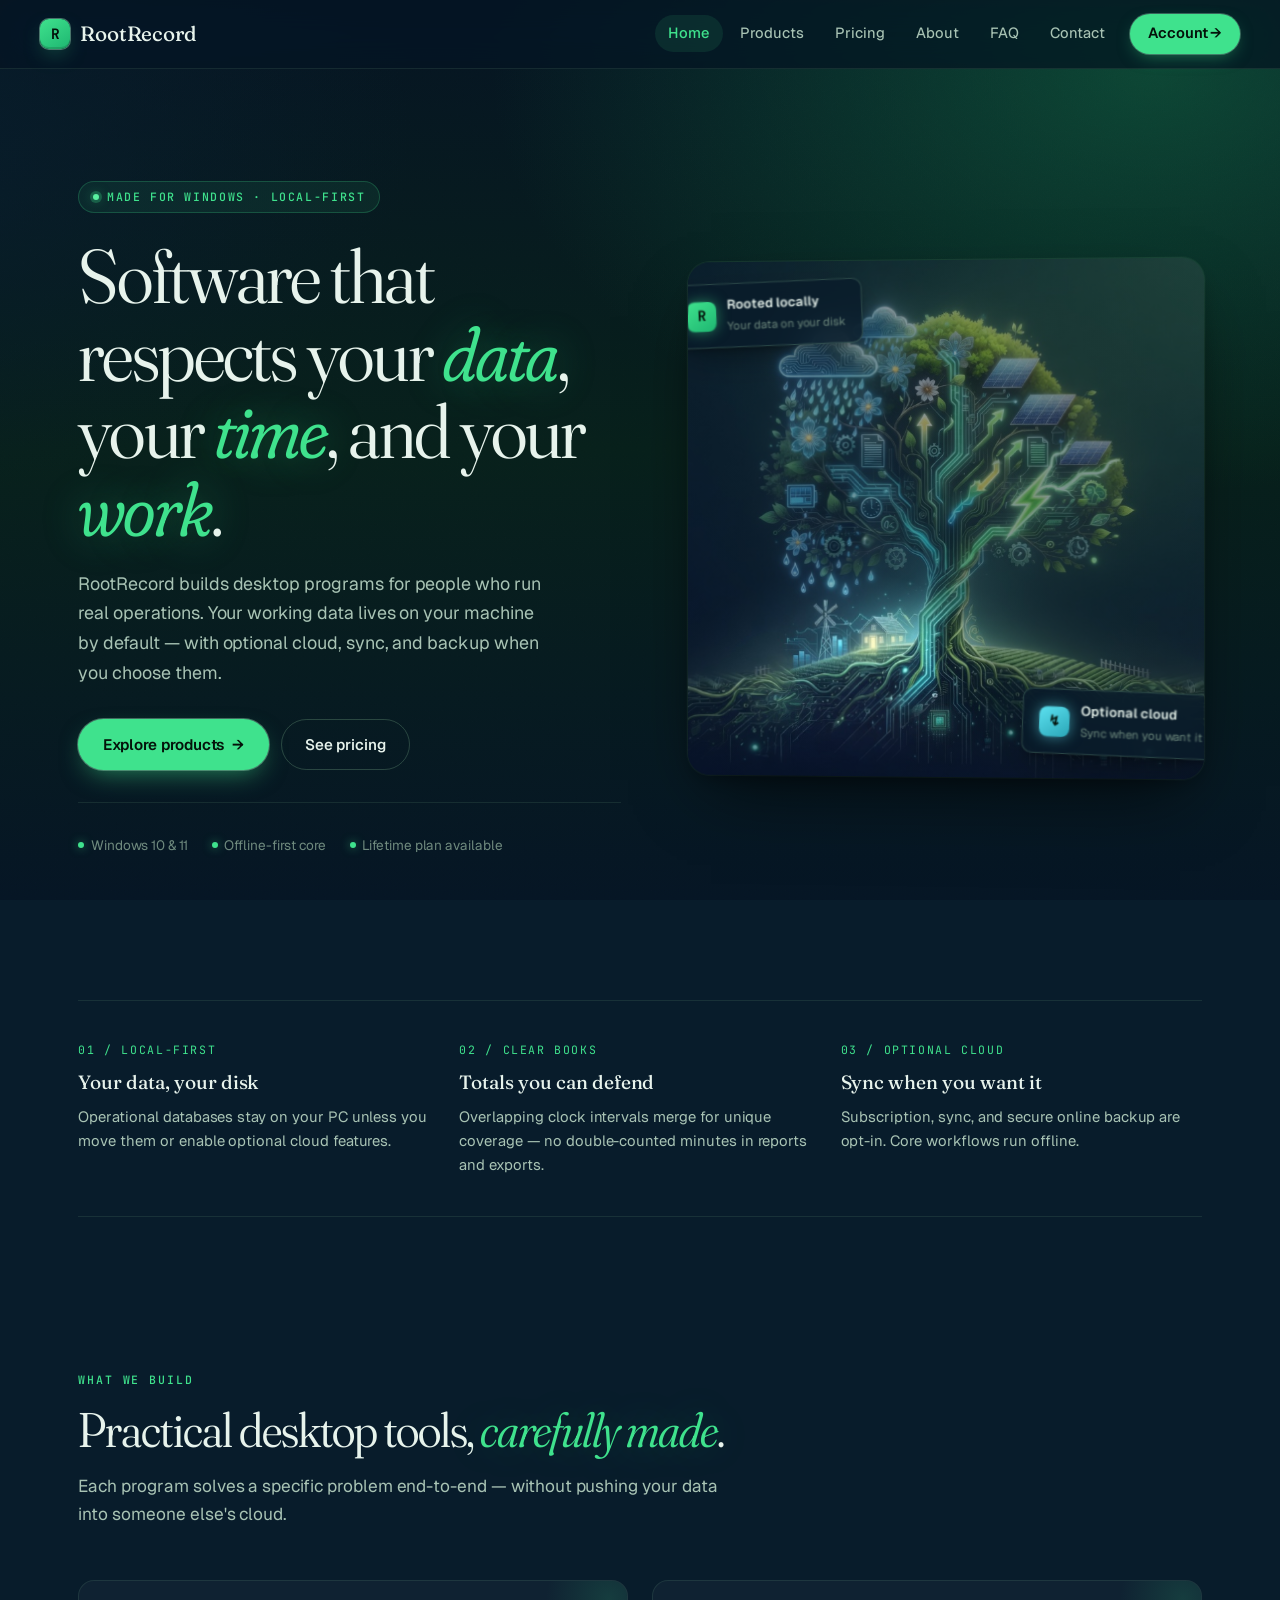
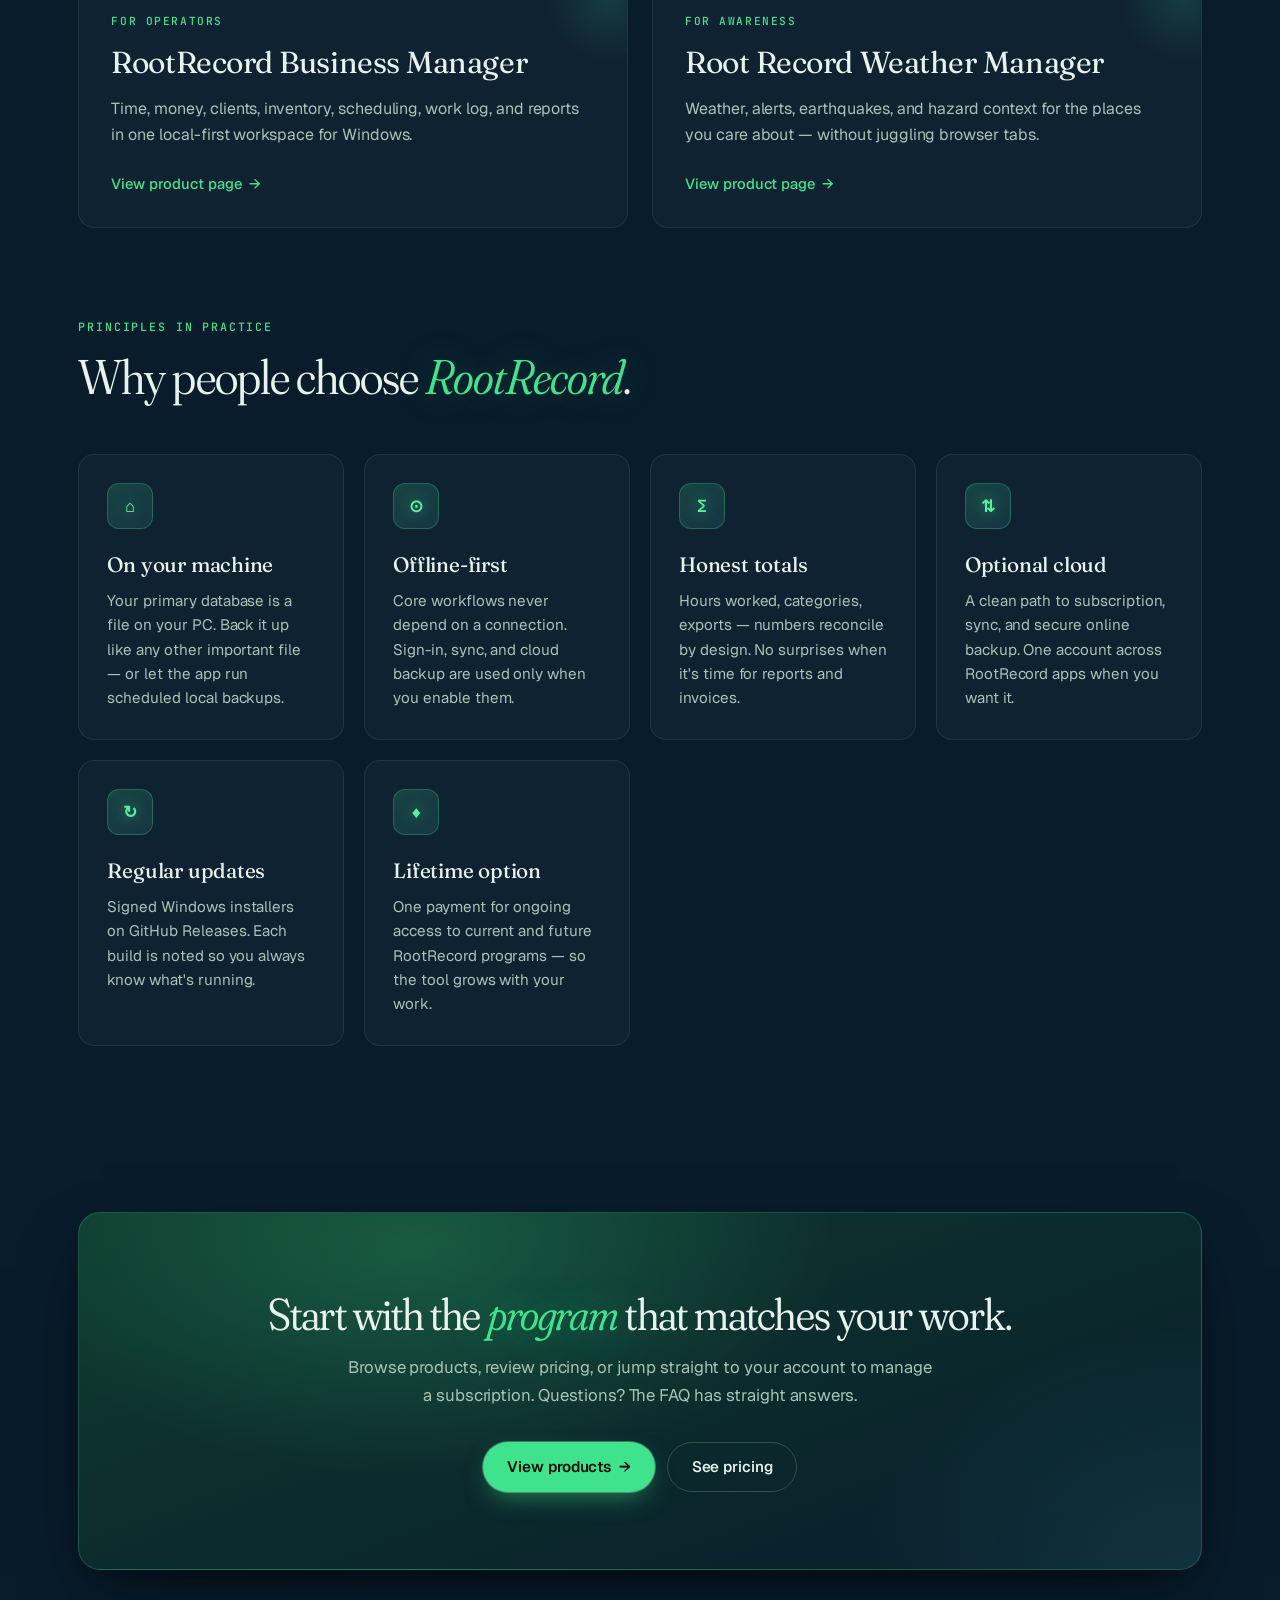
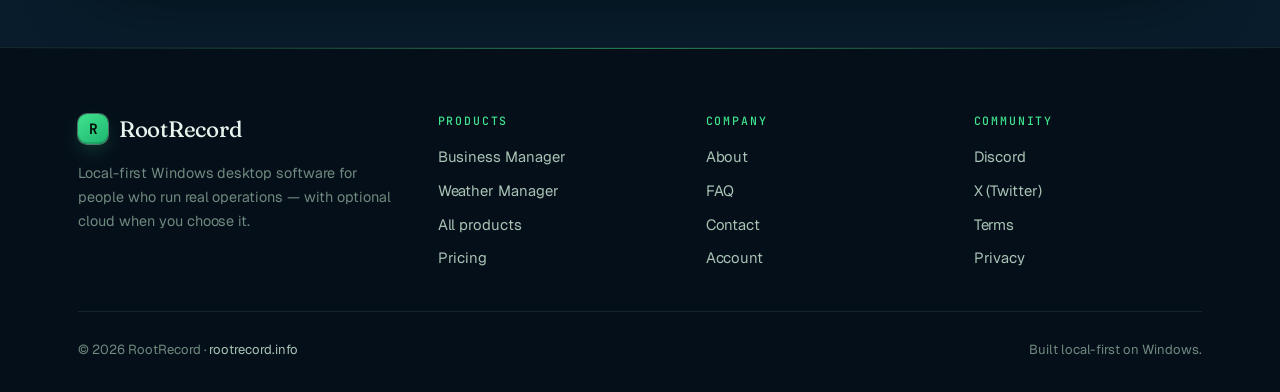
==== commit 40b27718: "auto-commit for 1868c212-a9f5-467e-bcf5-6e7650894b63" ====
--- a/index.html
+++ b/index.html
@@ -54,48 +54,19 @@
 
           <div class="fade-up delay-2" aria-hidden="true">
             <div class="hero-visual">
-              <div class="app-window">
-                <div class="app-chrome">
-                  <span class="app-dot"></span><span class="app-dot"></span><span class="app-dot"></span>
-                  <span class="app-title">RootRecord Business Manager — Dashboard</span>
-                </div>
-                <div class="app-body">
-                  <aside class="app-side">
-                    <span class="app-side-item is-active">Dashboard</span>
-                    <span class="app-side-item">Time &amp; work</span>
-                    <span class="app-side-item">Money</span>
-                    <span class="app-side-item">Clients</span>
-                    <span class="app-side-item">Inventory</span>
-                    <span class="app-side-item">Reports</span>
-                  </aside>
-                  <div class="app-main">
-                    <div class="app-kpi-row">
-                      <div class="app-kpi"><div class="app-kpi-label">Hours · week</div><div class="app-kpi-value">42.5</div></div>
-                      <div class="app-kpi"><div class="app-kpi-label">Billed</div><div class="app-kpi-value">$8,240</div></div>
-                      <div class="app-kpi"><div class="app-kpi-label">Open</div><div class="app-kpi-value">12</div></div>
-                    </div>
-                    <div class="app-chart">
-                      <span class="bar" style="height:38%"></span>
-                      <span class="bar" style="height:62%"></span>
-                      <span class="bar" style="height:44%"></span>
-                      <span class="bar" style="height:78%"></span>
-                      <span class="bar" style="height:55%"></span>
-                      <span class="bar" style="height:90%"></span>
-                      <span class="bar" style="height:68%"></span>
-                      <span class="bar" style="height:82%"></span>
-                      <span class="bar" style="height:48%"></span>
-                      <span class="bar" style="height:72%"></span>
-                      <span class="bar" style="height:60%"></span>
-                      <span class="bar" style="height:85%"></span>
-                    </div>
-                  </div>
+              <img src="/assets/hero.jpg" alt="Root Record — a tree of circuit lines connecting weather, solar, and homestead iconography" loading="eager">
+              <div class="hero-badge tl">
+                <div class="hero-badge-icon">R</div>
+                <div>
+                  <strong>Rooted locally</strong>
+                  <span>Your data on your disk</span>
                 </div>
               </div>
-              <div class="hero-badge">
-                <div class="hero-badge-icon">✓</div>
+              <div class="hero-badge br cyan">
+                <div class="hero-badge-icon">↯</div>
                 <div>
-                  <strong>Local database</strong>
-                  <span>Stored on your PC</span>
+                  <strong>Optional cloud</strong>
+                  <span>Sync when you want it</span>
                 </div>
               </div>
             </div>
--- a/styles.css
+++ b/styles.css
@@ -1,44 +1,52 @@
 /* ==========================================================================
-   RootRecord — Modern Design System
-   Editorial + premium SaaS aesthetic. Warm cream + deep forest green.
+   RootRecord — Dark Neon Brand System (navy + emerald + electric green)
+   Matches the brand artwork: rooted tree of circuit lines with solar / weather
+   iconography. Deep midnight → emerald gradient, neon-green + cyan accents.
    ========================================================================== */
 
 :root {
-  /* Palette */
-  --paper: #F5EFE4;
-  --paper-2: #FBF7EE;
-  --paper-3: #EFE7D7;
-  --ink: #0E1A14;
-  --ink-soft: #3E4842;
-  --ink-muted: #6B716C;
-  --moss: #1F3B2E;
-  --moss-deep: #11251C;
-  --moss-bright: #4A7B5D;
-  --moss-glow: #9DCDA8;
-  --sand: #C89B6F;
-  --terracotta: #C4572A;
-  --line: rgba(14, 26, 20, 0.10);
-  --line-soft: rgba(14, 26, 20, 0.06);
-
-  /* Depth */
-  --shadow-xs: 0 1px 2px rgba(14, 26, 20, 0.04);
-  --shadow-sm: 0 2px 6px rgba(14, 26, 20, 0.06), 0 1px 2px rgba(14, 26, 20, 0.04);
-  --shadow-md: 0 10px 30px -12px rgba(14, 26, 20, 0.18), 0 2px 6px rgba(14, 26, 20, 0.06);
-  --shadow-lg: 0 30px 60px -20px rgba(14, 26, 20, 0.25), 0 8px 20px -8px rgba(14, 26, 20, 0.10);
-
-  /* Radius */
-  --r-sm: 6px;
-  --r-md: 10px;
-  --r-lg: 16px;
-  --r-xl: 22px;
-  --r-pill: 999px;
-
-  /* Type */
+  /* Surfaces */
+  --bg-0: #050F1A;          /* deepest */
+  --bg-1: #081C2B;          /* primary navy */
+  --bg-2: #0D2F22;          /* emerald undertone */
+  --surface: #0F2232;       /* card base */
+  --surface-2: #13304A;     /* raised / hover */
+  --surface-3: #0B2B20;     /* emerald card variant */
+
+  /* Text */
+  --ink: #E7F3EC;           /* near-white with green tint */
+  --ink-soft: #A8C3B4;      /* muted body */
+  --ink-muted: #6F8A7E;     /* meta / caption */
+  --ink-dark: #04120A;      /* for placement on bright accents */
+
+  /* Accents */
+  --moss: #3FE28D;          /* ELECTRIC GREEN — primary accent */
+  --moss-deep: #0F3B2E;     /* deep emerald backdrop */
+  --moss-bright: #5AF0A0;
+  --moss-glow: #ADF5CC;
+  --cyan: #5CE1F0;          /* secondary circuit cyan */
+  --cyan-soft: #B8E6FF;     /* pale flower / ice tones */
+  --sun: #FCD34D;           /* warm sun yellow highlight */
+  --terracotta: #E89A5A;
+
+  /* Structural */
+  --line: rgba(167, 230, 178, 0.10);
+  --line-soft: rgba(167, 230, 178, 0.06);
+  --line-strong: rgba(167, 230, 178, 0.22);
+
+  /* Shadows / glows */
+  --shadow-sm: 0 2px 8px rgba(0,0,0,0.35), 0 1px 2px rgba(0,0,0,0.4);
+  --shadow-md: 0 14px 40px -16px rgba(0,0,0,0.6), 0 4px 10px -4px rgba(0,0,0,0.4);
+  --shadow-lg: 0 30px 70px -24px rgba(0,0,0,0.7), 0 8px 22px -10px rgba(0,0,0,0.5);
+  --glow-green: 0 0 0 1px rgba(63, 226, 141, 0.35), 0 8px 30px -6px rgba(63, 226, 141, 0.35);
+  --glow-cyan: 0 0 0 1px rgba(92, 225, 240, 0.3), 0 8px 30px -6px rgba(92, 225, 240, 0.3);
+
+  --r-sm: 6px; --r-md: 10px; --r-lg: 16px; --r-xl: 22px; --r-pill: 999px;
+
   --font-display: "Fraunces", "Instrument Serif", Georgia, "Times New Roman", serif;
   --font-sans: "Geist", "Inter", -apple-system, BlinkMacSystemFont, "Segoe UI", system-ui, sans-serif;
   --font-mono: "JetBrains Mono", "SF Mono", Menlo, Consolas, monospace;
 
-  /* Motion */
   --ease-out: cubic-bezier(0.16, 1, 0.3, 1);
   --ease-in-out: cubic-bezier(0.65, 0, 0.35, 1);
 }
@@ -51,6 +59,7 @@
   -moz-osx-font-smoothing: grayscale;
   scroll-behavior: smooth;
   text-rendering: optimizeLegibility;
+  background: var(--bg-0);
 }
 
 body {
@@ -58,31 +67,43 @@
   font-family: var(--font-sans);
   font-feature-settings: "ss01", "cv11";
   color: var(--ink);
-  background: var(--paper);
+  background: var(--bg-1);
   background-image:
-    radial-gradient(1200px 600px at 85% -10%, rgba(74, 123, 93, 0.10), transparent 60%),
-    radial-gradient(900px 500px at -10% 10%, rgba(200, 155, 111, 0.12), transparent 60%);
+    radial-gradient(1100px 700px at 90% 8%, rgba(15, 90, 60, 0.70), transparent 60%),
+    radial-gradient(900px 600px at -10% 15%, rgba(8, 28, 43, 0.95), transparent 60%),
+    linear-gradient(180deg, #061422 0%, #08201B 50%, #061524 100%);
+  background-attachment: fixed;
   min-height: 100vh;
   line-height: 1.55;
   letter-spacing: -0.003em;
   overflow-x: hidden;
 }
 
-/* Grain overlay */
+/* Subtle noise for premium tech feel */
 body::before {
   content: "";
   position: fixed;
   inset: 0;
   pointer-events: none;
   z-index: 1;
-  opacity: 0.35;
-  mix-blend-mode: multiply;
-  background-image: url("data:image/svg+xml;utf8,<svg xmlns='http://www.w3.org/2000/svg' width='180' height='180'><filter id='n'><feTurbulence type='fractalNoise' baseFrequency='0.9' numOctaves='2' stitchTiles='stitch'/><feColorMatrix values='0 0 0 0 0.08  0 0 0 0 0.10  0 0 0 0 0.08  0 0 0 0.08 0'/></filter><rect width='100%' height='100%' filter='url(%23n)'/></svg>");
-}
-
-::selection { background: var(--moss); color: var(--paper-2); }
-
-/* Links (default reading) */
+  opacity: 0.25;
+  mix-blend-mode: soft-light;
+  background-image: url("data:image/svg+xml;utf8,<svg xmlns='http://www.w3.org/2000/svg' width='180' height='180'><filter id='n'><feTurbulence type='fractalNoise' baseFrequency='0.85' numOctaves='2' stitchTiles='stitch'/><feColorMatrix values='0 0 0 0 1  0 0 0 0 1  0 0 0 0 1  0 0 0 0.15 0'/></filter><rect width='100%' height='100%' filter='url(%23n)'/></svg>");
+}
+
+/* Optional scanline / circuit watermark on hero area */
+.bg-circuit {
+  position: absolute;
+  inset: 0;
+  pointer-events: none;
+  opacity: 0.12;
+  background-image: url("data:image/svg+xml;utf8,<svg xmlns='http://www.w3.org/2000/svg' width='80' height='80' viewBox='0 0 80 80' fill='none' stroke='%233FE28D' stroke-width='0.6'><path d='M0 40h20v-20h20v40h40'/><path d='M40 0v20h-20v40'/><circle cx='40' cy='40' r='2' fill='%233FE28D' stroke='none'/><circle cx='20' cy='20' r='1.5' fill='%235CE1F0' stroke='none'/></svg>");
+  background-size: 80px 80px;
+  mix-blend-mode: lighten;
+}
+
+::selection { background: var(--moss); color: var(--ink-dark); }
+
 a { color: inherit; }
 
 /* ============================================== LAYOUT */
@@ -115,10 +136,10 @@
   position: sticky;
   top: 0;
   z-index: 30;
-  background: rgba(245, 239, 228, 0.72);
-  backdrop-filter: saturate(140%) blur(14px);
-  -webkit-backdrop-filter: saturate(140%) blur(14px);
-  border-bottom: 1px solid var(--line-soft);
+  background: rgba(6, 20, 34, 0.75);
+  backdrop-filter: saturate(160%) blur(16px);
+  -webkit-backdrop-filter: saturate(160%) blur(16px);
+  border-bottom: 1px solid var(--line);
 }
 
 .site-header-inner {
@@ -126,40 +147,40 @@
   align-items: center;
   justify-content: space-between;
   gap: 2rem;
-  padding: 0.9rem 0;
+  padding: 0.85rem 0;
 }
 
 .brand {
   display: inline-flex;
   align-items: center;
-  gap: 0.6rem;
+  gap: 0.65rem;
   text-decoration: none;
   color: var(--ink);
   font-family: var(--font-display);
   font-size: 1.3rem;
-  font-weight: 500;
+  font-weight: 450;
   letter-spacing: -0.01em;
   font-variation-settings: "opsz" 20, "SOFT" 40;
 }
 
 .brand-mark {
-  width: 28px;
-  height: 28px;
-  border-radius: 8px;
-  background: var(--moss);
-  color: var(--paper-2);
+  width: 30px;
+  height: 30px;
+  border-radius: 9px;
+  background: linear-gradient(145deg, var(--moss) 0%, #1EB671 100%);
+  color: var(--ink-dark);
   display: grid;
   place-items: center;
   font-family: var(--font-mono);
-  font-size: 0.85rem;
-  font-weight: 600;
-  box-shadow: inset 0 -2px 0 rgba(0,0,0,0.15);
-  transition: transform .3s var(--ease-out), background .3s ease;
+  font-size: 0.9rem;
+  font-weight: 700;
+  box-shadow: 0 0 0 1px rgba(173, 245, 204, 0.4), 0 8px 22px -8px rgba(63, 226, 141, 0.65), inset 0 -2px 0 rgba(0,0,0,0.15);
+  transition: transform .35s var(--ease-out), box-shadow .3s ease;
 }
 
 .brand:hover .brand-mark {
-  transform: rotate(-6deg) scale(1.05);
-  background: var(--moss-deep);
+  transform: rotate(-8deg) scale(1.06);
+  box-shadow: 0 0 0 1px rgba(173, 245, 204, 0.7), 0 12px 30px -8px rgba(63, 226, 141, 0.8), inset 0 -2px 0 rgba(0,0,0,0.2);
 }
 
 .site-nav {
@@ -175,33 +196,39 @@
   text-decoration: none;
   font-size: 0.92rem;
   font-weight: 450;
-  padding: 0.45rem 0.75rem;
+  padding: 0.45rem 0.85rem;
   border-radius: var(--r-pill);
   transition: color .2s ease, background .2s ease;
 }
 
-.site-nav a:hover { color: var(--ink); background: rgba(14, 26, 20, 0.04); }
+.site-nav a:hover { color: var(--ink); background: rgba(167, 230, 178, 0.06); }
 
 .site-nav a[aria-current="page"] {
   color: var(--moss);
-  background: rgba(31, 59, 46, 0.08);
+  background: rgba(63, 226, 141, 0.10);
   font-weight: 500;
 }
 
 .nav-cta {
   margin-left: 0.5rem;
-  padding: 0.5rem 1rem !important;
-  background: var(--ink) !important;
-  color: var(--paper-2) !important;
+  padding: 0.55rem 1.1rem !important;
+  background: var(--moss) !important;
+  color: var(--ink-dark) !important;
   border-radius: var(--r-pill);
-}
-
-.nav-cta:hover { background: var(--moss) !important; color: var(--paper-2) !important; }
+  font-weight: 600 !important;
+  box-shadow: 0 0 0 1px rgba(173, 245, 204, 0.3), 0 6px 18px -6px rgba(63, 226, 141, 0.5);
+}
+
+.nav-cta:hover {
+  background: var(--moss-bright) !important;
+  color: var(--ink-dark) !important;
+  box-shadow: 0 0 0 1px rgba(173, 245, 204, 0.55), 0 10px 26px -6px rgba(63, 226, 141, 0.75);
+}
 
 .nav-toggle {
   display: none;
   background: transparent;
-  border: 1px solid var(--line);
+  border: 1px solid var(--line-strong);
   border-radius: var(--r-pill);
   padding: 0.45rem 0.9rem;
   font-family: var(--font-sans);
@@ -218,7 +245,7 @@
     align-items: stretch;
     position: absolute;
     left: 1rem; right: 1rem; top: calc(100% + 0.25rem);
-    background: var(--paper-2);
+    background: var(--surface);
     border: 1px solid var(--line);
     border-radius: var(--r-lg);
     padding: 0.75rem;
@@ -243,8 +270,8 @@
 
 .hero-grid {
   display: grid;
-  grid-template-columns: minmax(0, 1.15fr) minmax(0, 1fr);
-  gap: clamp(2rem, 5vw, 4rem);
+  grid-template-columns: minmax(0, 1.05fr) minmax(0, 1fr);
+  gap: clamp(2rem, 5vw, 4.5rem);
   align-items: center;
 }
 
@@ -260,12 +287,12 @@
   font-size: 0.72rem;
   font-weight: 500;
   text-transform: uppercase;
-  letter-spacing: 0.12em;
-  color: var(--moss);
-  background: rgba(31, 59, 46, 0.08);
-  padding: 0.4rem 0.8rem;
+  letter-spacing: 0.14em;
+  color: var(--moss);
+  background: rgba(63, 226, 141, 0.08);
+  padding: 0.4rem 0.85rem;
   border-radius: var(--r-pill);
-  border: 1px solid rgba(31, 59, 46, 0.15);
+  border: 1px solid rgba(63, 226, 141, 0.22);
   margin-bottom: 1.5rem;
 }
 
@@ -273,13 +300,13 @@
   content: "";
   width: 6px; height: 6px; border-radius: 50%;
   background: var(--moss-bright);
-  box-shadow: 0 0 0 3px rgba(74, 123, 93, 0.25);
+  box-shadow: 0 0 0 3px rgba(63, 226, 141, 0.25), 0 0 12px rgba(63, 226, 141, 0.55);
   animation: pulse 2.4s ease-in-out infinite;
 }
 
 @keyframes pulse {
-  0%, 100% { box-shadow: 0 0 0 3px rgba(74, 123, 93, 0.25); }
-  50% { box-shadow: 0 0 0 6px rgba(74, 123, 93, 0.08); }
+  0%, 100% { box-shadow: 0 0 0 3px rgba(63, 226, 141, 0.25), 0 0 12px rgba(63, 226, 141, 0.55); }
+  50% { box-shadow: 0 0 0 7px rgba(63, 226, 141, 0.08), 0 0 18px rgba(63, 226, 141, 0.8); }
 }
 
 .hero-title {
@@ -288,7 +315,7 @@
   font-size: clamp(2.5rem, 6vw, 4.75rem);
   line-height: 1.02;
   letter-spacing: -0.025em;
-  margin: 0 0 1.25rem;
+  margin: 0 0 1.35rem;
   color: var(--ink);
   font-variation-settings: "opsz" 144, "SOFT" 30;
 }
@@ -297,13 +324,14 @@
   font-style: italic;
   color: var(--moss);
   font-variation-settings: "opsz" 144, "SOFT" 100;
+  text-shadow: 0 0 40px rgba(63, 226, 141, 0.35);
 }
 
 .hero-lead {
   font-size: clamp(1.05rem, 1.4vw, 1.2rem);
   color: var(--ink-soft);
-  line-height: 1.6;
-  max-width: 38ch;
+  line-height: 1.65;
+  max-width: 40ch;
   margin: 0 0 2rem;
 }
 
@@ -335,199 +363,79 @@
 .hero-meta-item::before {
   content: "";
   width: 6px; height: 6px;
-  background: var(--moss-bright);
+  background: var(--moss);
   border-radius: 50%;
   flex-shrink: 0;
-}
-
-/* Hero visual — fake "app window" illustration */
+  box-shadow: 0 0 10px rgba(63, 226, 141, 0.6);
+}
+
+/* Hero brand artwork visual */
 .hero-visual {
   position: relative;
-  aspect-ratio: 4 / 3.2;
+  aspect-ratio: 1 / 1;
   border-radius: var(--r-xl);
-  background: linear-gradient(145deg, var(--moss-deep) 0%, var(--moss) 55%, #2a4f3d 100%);
-  box-shadow: var(--shadow-lg);
-  padding: 14px;
   overflow: hidden;
-  transform: perspective(1200px) rotateY(-6deg) rotateX(4deg);
-  transition: transform .7s var(--ease-out);
-}
-
-.hero-visual:hover { transform: perspective(1200px) rotateY(-2deg) rotateX(1deg); }
-
-.hero-visual::before {
+  box-shadow: var(--shadow-lg), 0 0 0 1px var(--line);
+  transform: perspective(1400px) rotateY(-3deg);
+  transition: transform .8s var(--ease-out);
+}
+
+.hero-visual:hover { transform: perspective(1400px) rotateY(0deg); }
+
+.hero-visual img {
+  width: 100%;
+  height: 100%;
+  object-fit: cover;
+  display: block;
+}
+
+.hero-visual::after {
   content: "";
   position: absolute;
   inset: 0;
-  background:
-    radial-gradient(400px 200px at 80% 0%, rgba(157, 205, 168, 0.22), transparent 70%),
-    linear-gradient(180deg, rgba(255,255,255,0.06), transparent 30%);
+  background: radial-gradient(closest-side at 30% 80%, transparent 60%, rgba(6, 20, 34, 0.45) 100%);
   pointer-events: none;
 }
 
-.app-window {
-  position: relative;
-  height: 100%;
-  background: var(--paper-2);
-  border-radius: calc(var(--r-xl) - 8px);
-  overflow: hidden;
-  display: flex;
-  flex-direction: column;
-  box-shadow: 0 2px 0 rgba(255,255,255,0.08) inset, 0 -1px 0 rgba(0,0,0,0.12) inset;
-}
-
-.app-chrome {
-  display: flex;
-  align-items: center;
-  gap: 0.4rem;
-  padding: 0.65rem 0.85rem;
-  background: var(--paper-3);
-  border-bottom: 1px solid var(--line);
-}
-
-.app-dot {
-  width: 10px; height: 10px; border-radius: 50%;
-  background: var(--ink-muted);
-  opacity: 0.45;
-}
-
-.app-dot:nth-child(1) { background: #E67E52; opacity: 0.7; }
-.app-dot:nth-child(2) { background: #D4B567; opacity: 0.7; }
-.app-dot:nth-child(3) { background: var(--moss-bright); opacity: 0.8; }
-
-.app-title {
-  margin-left: 0.6rem;
-  font-family: var(--font-mono);
-  font-size: 0.72rem;
-  color: var(--ink-muted);
-  letter-spacing: 0.02em;
-}
-
-.app-body {
-  flex: 1;
-  display: grid;
-  grid-template-columns: 140px 1fr;
-  min-height: 0;
-}
-
-.app-side {
-  background: var(--paper-3);
-  padding: 0.9rem 0.7rem;
-  border-right: 1px solid var(--line);
-  display: flex;
-  flex-direction: column;
-  gap: 0.45rem;
-  font-size: 0.78rem;
-}
-
-.app-side-item {
-  padding: 0.35rem 0.55rem;
-  color: var(--ink-soft);
-  border-radius: 6px;
-  display: flex;
-  align-items: center;
-  gap: 0.5rem;
-}
-
-.app-side-item.is-active {
-  background: var(--moss);
-  color: var(--paper-2);
-}
-
-.app-side-item::before {
-  content: "";
-  width: 12px; height: 12px;
-  border-radius: 3px;
-  background: currentColor;
-  opacity: 0.25;
-}
-
-.app-main {
-  padding: 1rem 1.1rem;
-  display: flex;
-  flex-direction: column;
-  gap: 0.8rem;
-}
-
-.app-kpi-row {
-  display: grid;
-  grid-template-columns: repeat(3, 1fr);
-  gap: 0.6rem;
-}
-
-.app-kpi {
-  padding: 0.6rem 0.7rem;
-  background: var(--paper);
-  border-radius: 8px;
-  border: 1px solid var(--line);
-}
-
-.app-kpi-label {
-  font-family: var(--font-mono);
-  font-size: 0.6rem;
-  color: var(--ink-muted);
-  text-transform: uppercase;
-  letter-spacing: 0.08em;
-}
-
-.app-kpi-value {
-  font-family: var(--font-display);
-  font-size: 1.15rem;
-  font-weight: 400;
-  color: var(--ink);
-  margin-top: 0.1rem;
-}
-
-.app-chart {
-  flex: 1;
-  position: relative;
-  background: linear-gradient(180deg, var(--paper-2), var(--paper));
-  border-radius: 8px;
-  border: 1px solid var(--line);
-  padding: 0.5rem;
-  display: flex;
-  align-items: end;
-  gap: 4px;
-  min-height: 80px;
-}
-
-.bar {
-  flex: 1;
-  background: linear-gradient(180deg, var(--moss-bright), var(--moss));
-  border-radius: 3px 3px 0 0;
-  opacity: 0.85;
-  transition: height .6s var(--ease-out);
-}
-
-/* Floating badge on hero visual */
+/* Floating glow badges overlayed on hero image */
 .hero-badge {
   position: absolute;
-  left: -18px;
-  bottom: 18px;
-  background: var(--paper-2);
-  border: 1px solid var(--line);
+  background: rgba(9, 28, 42, 0.82);
+  backdrop-filter: blur(12px);
+  -webkit-backdrop-filter: blur(12px);
+  border: 1px solid var(--line-strong);
   border-radius: var(--r-md);
-  padding: 0.7rem 0.95rem;
+  padding: 0.7rem 1rem;
   box-shadow: var(--shadow-md);
   display: flex;
   align-items: center;
-  gap: 0.65rem;
+  gap: 0.7rem;
   font-size: 0.82rem;
-  transform: rotate(-3deg);
-}
+  color: var(--ink);
+  z-index: 2;
+}
+
+.hero-badge.tl { top: 20px; left: -18px; transform: rotate(-2deg); }
+.hero-badge.br { bottom: 22px; right: -16px; transform: rotate(2deg); }
 
 .hero-badge-icon {
   width: 30px; height: 30px;
   border-radius: 8px;
-  background: var(--moss);
-  color: var(--paper-2);
+  background: linear-gradient(145deg, var(--moss) 0%, #1EB671 100%);
+  color: var(--ink-dark);
   display: grid; place-items: center;
   font-family: var(--font-mono);
-  font-weight: 600;
+  font-weight: 700;
   font-size: 0.9rem;
-}
-
-.hero-badge strong { color: var(--ink); display: block; font-weight: 500; }
+  box-shadow: 0 0 14px rgba(63, 226, 141, 0.5);
+}
+
+.hero-badge.cyan .hero-badge-icon {
+  background: linear-gradient(145deg, var(--cyan) 0%, #2AA6B7 100%);
+  box-shadow: 0 0 14px rgba(92, 225, 240, 0.55);
+}
+
+.hero-badge strong { color: var(--ink); display: block; font-weight: 600; }
 .hero-badge span { color: var(--ink-muted); font-size: 0.72rem; }
 
 /* ============================================== BUTTONS */
@@ -536,11 +444,11 @@
   display: inline-flex;
   align-items: center;
   justify-content: center;
-  gap: 0.45rem;
-  padding: 0.75rem 1.35rem;
+  gap: 0.5rem;
+  padding: 0.78rem 1.45rem;
   font-family: var(--font-sans);
   font-size: 0.95rem;
-  font-weight: 500;
+  font-weight: 550;
   letter-spacing: -0.005em;
   text-decoration: none;
   border: 1px solid transparent;
@@ -551,35 +459,43 @@
 }
 
 .btn-primary {
-  background: var(--ink);
-  color: var(--paper-2);
-  box-shadow: 0 1px 0 rgba(255,255,255,0.15) inset, 0 6px 20px -8px rgba(14, 26, 20, 0.5);
+  background: var(--moss);
+  color: var(--ink-dark);
+  font-weight: 600;
+  box-shadow: 0 0 0 1px rgba(173, 245, 204, 0.35), 0 10px 26px -8px rgba(63, 226, 141, 0.55);
 }
 
 .btn-primary:hover {
-  background: var(--moss);
-  transform: translateY(-1px);
-  box-shadow: 0 1px 0 rgba(255,255,255,0.15) inset, 0 10px 28px -10px rgba(31, 59, 46, 0.6);
+  background: var(--moss-bright);
+  transform: translateY(-2px);
+  box-shadow: 0 0 0 1px rgba(173, 245, 204, 0.6), 0 16px 36px -10px rgba(63, 226, 141, 0.75);
 }
 
 .btn-secondary {
   background: transparent;
   color: var(--ink);
-  border-color: var(--line);
+  border-color: var(--line-strong);
 }
 
 .btn-secondary:hover {
-  background: var(--paper-2);
-  border-color: var(--ink);
+  background: rgba(167, 230, 178, 0.06);
+  border-color: var(--moss);
+  color: var(--moss);
   transform: translateY(-1px);
 }
 
 .btn-moss {
+  background: var(--moss-deep);
+  color: var(--moss-glow);
+  border: 1px solid rgba(63, 226, 141, 0.3);
+}
+
+.btn-moss:hover {
   background: var(--moss);
-  color: var(--paper-2);
-}
-
-.btn-moss:hover { background: var(--moss-deep); transform: translateY(-1px); }
+  color: var(--ink-dark);
+  transform: translateY(-1px);
+  box-shadow: 0 10px 26px -8px rgba(63, 226, 141, 0.55);
+}
 
 .btn-ghost {
   background: transparent;
@@ -612,8 +528,7 @@
 }
 
 .section-header.is-centered {
-  margin-left: auto;
-  margin-right: auto;
+  margin-left: auto; margin-right: auto;
   text-align: center;
 }
 
@@ -621,9 +536,9 @@
   font-family: var(--font-mono);
   font-size: 0.72rem;
   text-transform: uppercase;
-  letter-spacing: 0.14em;
-  color: var(--moss);
-  margin-bottom: 0.85rem;
+  letter-spacing: 0.16em;
+  color: var(--moss);
+  margin-bottom: 0.9rem;
   font-weight: 500;
 }
 
@@ -638,542 +553,23 @@
   font-variation-settings: "opsz" 144, "SOFT" 50;
 }
 
-.section-title em { font-style: italic; color: var(--moss); }
+.section-title em {
+  font-style: italic;
+  color: var(--moss);
+  text-shadow: 0 0 40px rgba(63, 226, 141, 0.3);
+}
 
 .section-lead {
   font-size: 1.08rem;
   color: var(--ink-soft);
-  line-height: 1.6;
+  line-height: 1.65;
   margin: 0;
   max-width: 60ch;
 }
 
 .is-centered .section-lead { margin-left: auto; margin-right: auto; }
 
-/* ============================================== FEATURE GRID */
-
-.features {
-  display: grid;
-  grid-template-columns: repeat(auto-fit, minmax(260px, 1fr));
-  gap: 1.25rem;
-}
-
-.feature {
-  padding: 1.75rem;
-  background: var(--paper-2);
-  border: 1px solid var(--line);
-  border-radius: var(--r-lg);
-  transition: transform .35s var(--ease-out), border-color .3s ease, box-shadow .35s ease;
-  position: relative;
-  overflow: hidden;
-}
-
-.feature::after {
-  content: "";
-  position: absolute;
-  inset: auto -30% -60% auto;
-  width: 200px; height: 200px;
-  border-radius: 50%;
-  background: radial-gradient(closest-side, rgba(74, 123, 93, 0.10), transparent 70%);
-  opacity: 0;
-  transition: opacity .4s ease;
-  pointer-events: none;
-}
-
-.feature:hover {
-  transform: translateY(-4px);
-  border-color: var(--moss-bright);
-  box-shadow: var(--shadow-md);
-}
-
-.feature:hover::after { opacity: 1; }
-
-.feature-icon {
-  width: 44px; height: 44px;
-  border-radius: 12px;
-  background: var(--ink);
-  color: var(--moss-glow);
-  display: grid; place-items: center;
-  margin-bottom: 1.2rem;
-  font-family: var(--font-mono);
-  font-weight: 600;
-  font-size: 1rem;
-  box-shadow: inset 0 -2px 0 rgba(0,0,0,0.25);
-}
-
-.feature h3 {
-  font-family: var(--font-display);
-  font-size: 1.3rem;
-  font-weight: 450;
-  letter-spacing: -0.01em;
-  margin: 0 0 0.5rem;
-  color: var(--ink);
-}
-
-.feature p {
-  margin: 0;
-  color: var(--ink-soft);
-  font-size: 0.95rem;
-  line-height: 1.6;
-}
-
-/* ============================================== PRODUCT CARDS */
-
-.products-grid {
-  display: grid;
-  grid-template-columns: repeat(auto-fit, minmax(320px, 1fr));
-  gap: 1.5rem;
-  list-style: none;
-  padding: 0;
-  margin: 0;
-}
-
-.product-card {
-  display: flex;
-  flex-direction: column;
-  gap: 1rem;
-  padding: 2rem;
-  background: var(--paper-2);
-  border: 1px solid var(--line);
-  border-radius: var(--r-lg);
-  text-decoration: none;
-  color: inherit;
-  position: relative;
-  overflow: hidden;
-  transition: transform .4s var(--ease-out), border-color .3s ease, box-shadow .4s ease;
-}
-
-.product-card::before {
-  content: "";
-  position: absolute;
-  top: 0; right: 0;
-  width: 140px; height: 140px;
-  background: radial-gradient(closest-side, rgba(31, 59, 46, 0.15), transparent 70%);
-  transform: translate(40%, -40%);
-  transition: transform .5s var(--ease-out);
-}
-
-.product-card:hover {
-  transform: translateY(-4px);
-  border-color: var(--moss);
-  box-shadow: var(--shadow-md);
-}
-
-.product-card:hover::before { transform: translate(20%, -20%); }
-
-.product-card-tag {
-  font-family: var(--font-mono);
-  font-size: 0.7rem;
-  text-transform: uppercase;
-  letter-spacing: 0.1em;
-  color: var(--moss);
-  font-weight: 500;
-}
-
-.product-card-title {
-  font-family: var(--font-display);
-  font-size: clamp(1.5rem, 2.4vw, 1.9rem);
-  font-weight: 400;
-  letter-spacing: -0.015em;
-  color: var(--ink);
-  margin: 0;
-  line-height: 1.1;
-}
-
-.product-card-desc {
-  font-size: 1rem;
-  color: var(--ink-soft);
-  line-height: 1.6;
-  margin: 0;
-  flex: 1;
-}
-
-.product-card-cta {
-  display: inline-flex;
-  align-items: center;
-  gap: 0.45rem;
-  color: var(--moss);
-  font-weight: 500;
-  font-size: 0.92rem;
-  margin-top: 0.5rem;
-}
-
-.product-card-cta::after {
-  content: "→";
-  transition: transform .3s var(--ease-out);
-}
-
-.product-card:hover .product-card-cta::after { transform: translateX(4px); }
-
-/* ============================================== PRICING */
-
-.pricing-grid {
-  display: grid;
-  grid-template-columns: repeat(auto-fit, minmax(280px, 1fr));
-  gap: 1.25rem;
-  align-items: stretch;
-}
-
-.price-card {
-  display: flex;
-  flex-direction: column;
-  padding: 2rem;
-  background: var(--paper-2);
-  border: 1px solid var(--line);
-  border-radius: var(--r-lg);
-  position: relative;
-  transition: transform .3s var(--ease-out), box-shadow .3s ease;
-}
-
-.price-card:hover { transform: translateY(-3px); box-shadow: var(--shadow-md); }
-
-.price-card.is-featured {
-  background: var(--ink);
-  color: var(--paper-2);
-  border-color: var(--ink);
-  box-shadow: var(--shadow-lg);
-  transform: translateY(-6px);
-}
-
-.price-card.is-featured:hover { transform: translateY(-9px); }
-
-.price-card.is-featured .price-amount { color: var(--paper-2); }
-.price-card.is-featured .price-per { color: rgba(251, 247, 238, 0.65); }
-.price-card.is-featured .price-feature-list li { color: rgba(251, 247, 238, 0.85); }
-.price-card.is-featured .price-note { color: rgba(251, 247, 238, 0.55); }
-
-.price-card-tag {
-  display: inline-flex;
-  align-items: center;
-  gap: 0.35rem;
-  background: var(--moss-bright);
-  color: var(--paper-2);
-  font-family: var(--font-mono);
-  font-size: 0.7rem;
-  text-transform: uppercase;
-  letter-spacing: 0.1em;
-  font-weight: 500;
-  padding: 0.3rem 0.7rem;
-  border-radius: var(--r-pill);
-  position: absolute;
-  top: -11px;
-  left: 2rem;
-}
-
-.price-name {
-  font-family: var(--font-display);
-  font-size: 1.6rem;
-  font-weight: 400;
-  margin: 0 0 0.25rem;
-  letter-spacing: -0.01em;
-}
-
-.price-desc {
-  font-size: 0.9rem;
-  color: var(--ink-muted);
-  margin: 0 0 1.5rem;
-  min-height: 2.5em;
-}
-
-.price-card.is-featured .price-desc { color: rgba(251, 247, 238, 0.7); }
-
-.price-amount-row {
-  display: flex;
-  align-items: baseline;
-  gap: 0.4rem;
-  margin-bottom: 1.5rem;
-  padding-bottom: 1.5rem;
-  border-bottom: 1px solid var(--line);
-}
-
-.price-card.is-featured .price-amount-row { border-color: rgba(251, 247, 238, 0.15); }
-
-.price-amount {
-  font-family: var(--font-display);
-  font-weight: 350;
-  font-size: 3rem;
-  line-height: 1;
-  color: var(--ink);
-  letter-spacing: -0.02em;
-}
-
-.price-per {
-  font-size: 0.9rem;
-  color: var(--ink-muted);
-  font-weight: 450;
-}
-
-.price-feature-list {
-  list-style: none;
-  padding: 0;
-  margin: 0 0 1.75rem;
-  display: flex;
-  flex-direction: column;
-  gap: 0.6rem;
-  flex: 1;
-}
-
-.price-feature-list li {
-  position: relative;
-  padding-left: 1.6rem;
-  font-size: 0.93rem;
-  color: var(--ink-soft);
-  line-height: 1.5;
-}
-
-.price-feature-list li::before {
-  content: "";
-  position: absolute;
-  left: 0; top: 0.35rem;
-  width: 14px; height: 14px;
-  border-radius: 50%;
-  background: var(--moss-bright);
-  background-image: url("data:image/svg+xml;utf8,<svg xmlns='http://www.w3.org/2000/svg' viewBox='0 0 16 16' fill='none' stroke='%23FBF7EE' stroke-width='2.5' stroke-linecap='round' stroke-linejoin='round'><polyline points='3.5 8.5 6.5 11.5 12.5 5'/></svg>");
-  background-size: contain;
-}
-
-.price-note {
-  font-size: 0.82rem;
-  color: var(--ink-muted);
-  margin: 1rem 0 0;
-  line-height: 1.5;
-}
-
-/* ============================================== GENERAL CONTENT (long-form) */
-
-.prose { max-width: 68ch; }
-
-.prose-center { max-width: 68ch; margin: 0 auto; }
-
-.prose h2 {
-  font-family: var(--font-display);
-  font-weight: 400;
-  font-size: clamp(1.5rem, 2.4vw, 1.85rem);
-  letter-spacing: -0.015em;
-  color: var(--ink);
-  margin: 2.5rem 0 0.9rem;
-  line-height: 1.15;
-}
-
-.prose h3 {
-  font-family: var(--font-display);
-  font-weight: 450;
-  font-size: 1.22rem;
-  color: var(--ink);
-  margin: 1.75rem 0 0.5rem;
-}
-
-.prose h2:first-child, .prose h3:first-child { margin-top: 0; }
-
-.prose p, .prose li {
-  font-size: 1.02rem;
-  line-height: 1.75;
-  color: var(--ink-soft);
-  margin: 0 0 1rem;
-}
-
-.prose strong { color: var(--ink); font-weight: 600; }
-
-.prose ul, .prose ol { padding-left: 1.4rem; margin: 0 0 1.25rem; }
-.prose li { margin-bottom: 0.4rem; }
-
-.prose a {
-  color: var(--moss);
-  text-decoration: none;
-  background-image: linear-gradient(currentColor, currentColor);
-  background-size: 100% 1px;
-  background-repeat: no-repeat;
-  background-position: 0 100%;
-  transition: color .2s ease, background-size .3s var(--ease-out);
-  padding-bottom: 1px;
-}
-
-.prose a:hover { color: var(--ink); }
-
-.prose code {
-  font-family: var(--font-mono);
-  font-size: 0.88em;
-  background: var(--paper-3);
-  padding: 0.14rem 0.4rem;
-  border-radius: 4px;
-  border: 1px solid var(--line-soft);
-}
-
-.prose .lead {
-  font-size: 1.2rem;
-  color: var(--ink);
-  line-height: 1.55;
-  margin-bottom: 2rem;
-  font-weight: 450;
-}
-
-/* ============================================== PAGE HEADER (internal) */
-
-.page-header {
-  padding: clamp(3rem, 6vw, 4.5rem) 0 clamp(2rem, 4vw, 3rem);
-  border-bottom: 1px solid var(--line);
-  position: relative;
-}
-
-.page-header-inner { max-width: 820px; }
-
-.breadcrumb {
-  font-family: var(--font-mono);
-  font-size: 0.75rem;
-  text-transform: uppercase;
-  letter-spacing: 0.12em;
-  color: var(--ink-muted);
-  margin: 0 0 1rem;
-}
-
-.breadcrumb a {
-  color: var(--moss);
-  text-decoration: none;
-  font-weight: 500;
-}
-
-.breadcrumb a:hover { color: var(--ink); }
-
-.page-title {
-  font-family: var(--font-display);
-  font-weight: 350;
-  font-size: clamp(2.2rem, 5vw, 3.8rem);
-  line-height: 1.05;
-  letter-spacing: -0.025em;
-  margin: 0 0 1rem;
-  color: var(--ink);
-  font-variation-settings: "opsz" 144, "SOFT" 40;
-}
-
-.page-title em { font-style: italic; color: var(--moss); }
-
-.page-lead {
-  font-size: 1.15rem;
-  color: var(--ink-soft);
-  line-height: 1.6;
-  max-width: 56ch;
-  margin: 0;
-}
-
-/* ============================================== CALLOUT / CARDS */
-
-.callout {
-  padding: 1.75rem;
-  background: var(--paper-2);
-  border: 1px solid var(--line);
-  border-radius: var(--r-lg);
-  margin: 2rem 0;
-}
-
-.callout-hero {
-  background: linear-gradient(145deg, var(--ink) 0%, var(--moss-deep) 100%);
-  color: var(--paper-2);
-  border: none;
-  box-shadow: var(--shadow-md);
-  position: relative;
-  overflow: hidden;
-}
-
-.callout-hero::after {
-  content: "";
-  position: absolute;
-  inset: auto -10% -40% auto;
-  width: 260px; height: 260px;
-  background: radial-gradient(closest-side, rgba(157, 205, 168, 0.25), transparent 70%);
-  pointer-events: none;
-}
-
-.callout-hero h2, .callout-hero h3 { color: var(--paper-2); }
-.callout-hero p { color: rgba(251, 247, 238, 0.8); }
-.callout-hero code {
-  background: rgba(251, 247, 238, 0.08);
-  border-color: rgba(251, 247, 238, 0.12);
-  color: var(--paper-2);
-}
-.callout-hero a { color: var(--moss-glow); }
-.callout-hero a:hover { color: var(--paper-2); }
-
-.cta-row {
-  display: flex;
-  flex-wrap: wrap;
-  gap: 0.75rem;
-  margin: 1.25rem 0 0;
-  align-items: center;
-}
-
-/* ============================================== CTA BIG (home) */
-
-.cta-band {
-  margin: clamp(3rem, 6vw, 5rem) 0 0;
-  padding: clamp(3rem, 6vw, 5rem);
-  background: var(--ink);
-  color: var(--paper-2);
-  border-radius: var(--r-xl);
-  position: relative;
-  overflow: hidden;
-  text-align: center;
-}
-
-.cta-band::before {
-  content: "";
-  position: absolute;
-  inset: 0;
-  background:
-    radial-gradient(600px 300px at 20% 0%, rgba(74, 123, 93, 0.25), transparent 70%),
-    radial-gradient(500px 400px at 100% 100%, rgba(200, 155, 111, 0.15), transparent 70%);
-  pointer-events: none;
-}
-
-.cta-band-title {
-  position: relative;
-  font-family: var(--font-display);
-  font-weight: 350;
-  font-size: clamp(1.8rem, 3.5vw, 2.8rem);
-  line-height: 1.08;
-  letter-spacing: -0.02em;
-  margin: 0 0 1rem;
-  color: var(--paper-2);
-  font-variation-settings: "opsz" 144, "SOFT" 80;
-}
-
-.cta-band-title em { font-style: italic; color: var(--moss-glow); }
-
-.cta-band-lead {
-  position: relative;
-  color: rgba(251, 247, 238, 0.7);
-  font-size: 1.05rem;
-  line-height: 1.6;
-  max-width: 52ch;
-  margin: 0 auto 2rem;
-}
-
-.cta-band .cta-row {
-  position: relative;
-  justify-content: center;
-}
-
-.cta-band .btn-primary {
-  background: var(--paper-2);
-  color: var(--ink);
-}
-
-.cta-band .btn-primary:hover {
-  background: var(--moss-glow);
-  color: var(--ink);
-}
-
-.cta-band .btn-secondary {
-  background: transparent;
-  color: var(--paper-2);
-  border-color: rgba(251, 247, 238, 0.25);
-}
-
-.cta-band .btn-secondary:hover {
-  background: rgba(251, 247, 238, 0.08);
-  border-color: var(--paper-2);
-}
-
-/* ============================================== PRINCIPLES (home row) */
+/* ============================================== PRINCIPLES STRIP */
 
 .principles {
   display: grid;
@@ -1185,17 +581,15 @@
   margin: clamp(3rem, 5vw, 4rem) 0;
 }
 
-.principle {
-  padding: 0.5rem 0;
-}
+.principle { padding: 0.5rem 0; }
 
 .principle-num {
   font-family: var(--font-mono);
   font-size: 0.72rem;
   color: var(--moss);
-  letter-spacing: 0.1em;
+  letter-spacing: 0.14em;
   text-transform: uppercase;
-  margin-bottom: 0.5rem;
+  margin-bottom: 0.6rem;
 }
 
 .principle h3 {
@@ -1210,39 +604,583 @@
   margin: 0;
   color: var(--ink-soft);
   font-size: 0.93rem;
+  line-height: 1.6;
+}
+
+/* ============================================== FEATURE GRID */
+
+.features {
+  display: grid;
+  grid-template-columns: repeat(auto-fit, minmax(260px, 1fr));
+  gap: 1.25rem;
+}
+
+.feature {
+  padding: 1.75rem;
+  background: var(--surface);
+  border: 1px solid var(--line);
+  border-radius: var(--r-lg);
+  transition: transform .4s var(--ease-out), border-color .3s ease, box-shadow .4s ease, background .3s ease;
+  position: relative;
+  overflow: hidden;
+}
+
+.feature::before {
+  content: "";
+  position: absolute;
+  inset: -1px;
+  border-radius: inherit;
+  padding: 1px;
+  background: linear-gradient(140deg, rgba(63, 226, 141, 0) 0%, rgba(63, 226, 141, 0) 60%, rgba(63, 226, 141, 0.4) 100%);
+  -webkit-mask: linear-gradient(#000 0 0) content-box, linear-gradient(#000 0 0);
+  -webkit-mask-composite: xor;
+          mask-composite: exclude;
+  opacity: 0;
+  transition: opacity .4s ease;
+  pointer-events: none;
+}
+
+.feature::after {
+  content: "";
+  position: absolute;
+  inset: auto -30% -60% auto;
+  width: 220px; height: 220px;
+  border-radius: 50%;
+  background: radial-gradient(closest-side, rgba(63, 226, 141, 0.18), transparent 70%);
+  opacity: 0;
+  transition: opacity .4s ease;
+  pointer-events: none;
+}
+
+.feature:hover {
+  transform: translateY(-5px);
+  border-color: rgba(63, 226, 141, 0.4);
+  background: var(--surface-2);
+  box-shadow: var(--shadow-md);
+}
+
+.feature:hover::before { opacity: 1; }
+.feature:hover::after { opacity: 1; }
+
+.feature-icon {
+  width: 46px; height: 46px;
+  border-radius: 12px;
+  background: linear-gradient(145deg, rgba(63, 226, 141, 0.18), rgba(92, 225, 240, 0.10));
+  color: var(--moss-bright);
+  border: 1px solid rgba(63, 226, 141, 0.28);
+  display: grid; place-items: center;
+  margin-bottom: 1.25rem;
+  font-family: var(--font-mono);
+  font-weight: 600;
+  font-size: 1.05rem;
+  text-shadow: 0 0 14px rgba(63, 226, 141, 0.6);
+}
+
+.feature h3 {
+  font-family: var(--font-display);
+  font-size: 1.3rem;
+  font-weight: 450;
+  letter-spacing: -0.01em;
+  margin: 0 0 0.5rem;
+  color: var(--ink);
+}
+
+.feature p {
+  margin: 0;
+  color: var(--ink-soft);
+  font-size: 0.95rem;
+  line-height: 1.6;
+}
+
+/* ============================================== PRODUCT CARDS */
+
+.products-grid {
+  display: grid;
+  grid-template-columns: repeat(auto-fit, minmax(320px, 1fr));
+  gap: 1.5rem;
+  list-style: none;
+  padding: 0;
+  margin: 0;
+}
+
+.product-card {
+  display: flex;
+  flex-direction: column;
+  gap: 1rem;
+  padding: 2rem;
+  background: var(--surface);
+  border: 1px solid var(--line);
+  border-radius: var(--r-lg);
+  text-decoration: none;
+  color: inherit;
+  position: relative;
+  overflow: hidden;
+  transition: transform .4s var(--ease-out), border-color .3s ease, box-shadow .4s ease, background .3s ease;
+}
+
+.product-card::before {
+  content: "";
+  position: absolute;
+  top: 0; right: 0;
+  width: 180px; height: 180px;
+  background: radial-gradient(closest-side, rgba(63, 226, 141, 0.28), transparent 70%);
+  transform: translate(40%, -40%);
+  transition: transform .6s var(--ease-out), opacity .4s ease;
+  opacity: 0.5;
+}
+
+.product-card:hover {
+  transform: translateY(-5px);
+  border-color: rgba(63, 226, 141, 0.45);
+  background: var(--surface-2);
+  box-shadow: var(--shadow-md);
+}
+
+.product-card:hover::before { transform: translate(20%, -20%); opacity: 1; }
+
+.product-card-tag {
+  font-family: var(--font-mono);
+  font-size: 0.7rem;
+  text-transform: uppercase;
+  letter-spacing: 0.14em;
+  color: var(--moss);
+  font-weight: 500;
+}
+
+.product-card-title {
+  font-family: var(--font-display);
+  font-size: clamp(1.5rem, 2.4vw, 1.9rem);
+  font-weight: 400;
+  letter-spacing: -0.015em;
+  color: var(--ink);
+  margin: 0;
+  line-height: 1.1;
+}
+
+.product-card-desc {
+  font-size: 1rem;
+  color: var(--ink-soft);
+  line-height: 1.65;
+  margin: 0;
+  flex: 1;
+}
+
+.product-card-cta {
+  display: inline-flex;
+  align-items: center;
+  gap: 0.45rem;
+  color: var(--moss);
+  font-weight: 500;
+  font-size: 0.92rem;
+  margin-top: 0.5rem;
+}
+
+.product-card-cta::after {
+  content: "→";
+  transition: transform .3s var(--ease-out);
+}
+
+.product-card:hover .product-card-cta::after { transform: translateX(4px); }
+
+/* ============================================== PRICING */
+
+.pricing-grid {
+  display: grid;
+  grid-template-columns: repeat(auto-fit, minmax(280px, 1fr));
+  gap: 1.25rem;
+  align-items: stretch;
+}
+
+.price-card {
+  display: flex;
+  flex-direction: column;
+  padding: 2rem;
+  background: var(--surface);
+  border: 1px solid var(--line);
+  border-radius: var(--r-lg);
+  position: relative;
+  transition: transform .3s var(--ease-out), box-shadow .3s ease, border-color .3s ease;
+}
+
+.price-card:hover {
+  transform: translateY(-3px);
+  box-shadow: var(--shadow-md);
+  border-color: rgba(63, 226, 141, 0.25);
+}
+
+.price-card.is-featured {
+  background:
+    radial-gradient(600px 400px at 80% -10%, rgba(63, 226, 141, 0.18), transparent 60%),
+    linear-gradient(160deg, #0E3A2A 0%, #0F2232 100%);
+  color: var(--ink);
+  border-color: rgba(63, 226, 141, 0.45);
+  box-shadow: 0 0 0 1px rgba(63, 226, 141, 0.22), var(--shadow-lg);
+  transform: translateY(-6px);
+}
+
+.price-card.is-featured:hover { transform: translateY(-9px); }
+
+.price-card.is-featured .price-amount { color: var(--moss-glow); }
+
+.price-card-tag {
+  display: inline-flex;
+  align-items: center;
+  gap: 0.35rem;
+  background: var(--moss);
+  color: var(--ink-dark);
+  font-family: var(--font-mono);
+  font-size: 0.7rem;
+  text-transform: uppercase;
+  letter-spacing: 0.12em;
+  font-weight: 600;
+  padding: 0.32rem 0.75rem;
+  border-radius: var(--r-pill);
+  position: absolute;
+  top: -12px;
+  left: 2rem;
+  box-shadow: 0 0 0 1px rgba(173, 245, 204, 0.4), 0 6px 16px -4px rgba(63, 226, 141, 0.6);
+}
+
+.price-name {
+  font-family: var(--font-display);
+  font-size: 1.6rem;
+  font-weight: 400;
+  margin: 0 0 0.35rem;
+  letter-spacing: -0.01em;
+  color: var(--ink);
+}
+
+.price-desc {
+  font-size: 0.92rem;
+  color: var(--ink-muted);
+  margin: 0 0 1.5rem;
+  min-height: 2.5em;
+}
+
+.price-amount-row {
+  display: flex;
+  align-items: baseline;
+  gap: 0.4rem;
+  margin-bottom: 1.5rem;
+  padding-bottom: 1.5rem;
+  border-bottom: 1px solid var(--line);
+}
+
+.price-amount {
+  font-family: var(--font-display);
+  font-weight: 350;
+  font-size: 3.1rem;
+  line-height: 1;
+  color: var(--ink);
+  letter-spacing: -0.02em;
+}
+
+.price-per {
+  font-size: 0.9rem;
+  color: var(--ink-muted);
+  font-weight: 450;
+}
+
+.price-feature-list {
+  list-style: none;
+  padding: 0;
+  margin: 0 0 1.75rem;
+  display: flex;
+  flex-direction: column;
+  gap: 0.65rem;
+  flex: 1;
+}
+
+.price-feature-list li {
+  position: relative;
+  padding-left: 1.75rem;
+  font-size: 0.95rem;
+  color: var(--ink-soft);
+  line-height: 1.5;
+}
+
+.price-feature-list li::before {
+  content: "";
+  position: absolute;
+  left: 0; top: 0.3rem;
+  width: 15px; height: 15px;
+  border-radius: 50%;
+  background: var(--moss);
+  box-shadow: 0 0 10px rgba(63, 226, 141, 0.55);
+  background-image: url("data:image/svg+xml;utf8,<svg xmlns='http://www.w3.org/2000/svg' viewBox='0 0 16 16' fill='none' stroke='%23061422' stroke-width='2.5' stroke-linecap='round' stroke-linejoin='round'><polyline points='3.5 8.5 6.5 11.5 12.5 5'/></svg>");
+  background-size: contain;
+}
+
+.price-note {
+  font-size: 0.82rem;
+  color: var(--ink-muted);
+  margin: 1rem 0 0;
   line-height: 1.55;
 }
 
-/* ============================================== FAQ ACCORDION style */
+/* ============================================== PAGE HEADER (internal) */
+
+.page-header {
+  padding: clamp(3rem, 6vw, 4.5rem) 0 clamp(2rem, 4vw, 3rem);
+  border-bottom: 1px solid var(--line);
+  position: relative;
+  overflow: hidden;
+}
+
+.page-header::before {
+  content: "";
+  position: absolute;
+  inset: 0;
+  background:
+    radial-gradient(500px 300px at 90% 0%, rgba(63, 226, 141, 0.10), transparent 70%),
+    radial-gradient(400px 300px at 10% 100%, rgba(92, 225, 240, 0.06), transparent 70%);
+  pointer-events: none;
+}
+
+.page-header-inner { max-width: 820px; position: relative; }
+
+.breadcrumb {
+  font-family: var(--font-mono);
+  font-size: 0.75rem;
+  text-transform: uppercase;
+  letter-spacing: 0.14em;
+  color: var(--ink-muted);
+  margin: 0 0 1rem;
+}
+
+.breadcrumb a {
+  color: var(--moss);
+  text-decoration: none;
+  font-weight: 500;
+}
+
+.breadcrumb a:hover { color: var(--moss-bright); }
+
+.page-title {
+  font-family: var(--font-display);
+  font-weight: 350;
+  font-size: clamp(2.2rem, 5vw, 3.8rem);
+  line-height: 1.05;
+  letter-spacing: -0.025em;
+  margin: 0 0 1rem;
+  color: var(--ink);
+  font-variation-settings: "opsz" 144, "SOFT" 40;
+}
+
+.page-title em {
+  font-style: italic;
+  color: var(--moss);
+  text-shadow: 0 0 40px rgba(63, 226, 141, 0.3);
+}
+
+.page-lead {
+  font-size: 1.15rem;
+  color: var(--ink-soft);
+  line-height: 1.65;
+  max-width: 56ch;
+  margin: 0;
+}
+
+/* ============================================== LONG-FORM PROSE */
+
+.prose { max-width: 68ch; }
+
+.prose-center { max-width: 68ch; margin: 0 auto; }
+
+.prose h2 {
+  font-family: var(--font-display);
+  font-weight: 400;
+  font-size: clamp(1.5rem, 2.4vw, 1.85rem);
+  letter-spacing: -0.015em;
+  color: var(--ink);
+  margin: 2.5rem 0 0.9rem;
+  line-height: 1.15;
+}
+
+.prose h3 {
+  font-family: var(--font-display);
+  font-weight: 450;
+  font-size: 1.22rem;
+  color: var(--ink);
+  margin: 1.75rem 0 0.5rem;
+}
+
+.prose h2:first-child, .prose h3:first-child { margin-top: 0; }
+
+.prose p, .prose li {
+  font-size: 1.02rem;
+  line-height: 1.8;
+  color: var(--ink-soft);
+  margin: 0 0 1rem;
+}
+
+.prose strong { color: var(--ink); font-weight: 600; }
+
+.prose ul, .prose ol { padding-left: 1.4rem; margin: 0 0 1.25rem; }
+.prose li { margin-bottom: 0.45rem; }
+
+.prose a {
+  color: var(--moss);
+  text-decoration: none;
+  background-image: linear-gradient(currentColor, currentColor);
+  background-size: 100% 1px;
+  background-repeat: no-repeat;
+  background-position: 0 100%;
+  transition: color .2s ease, background-size .3s var(--ease-out);
+  padding-bottom: 1px;
+}
+
+.prose a:hover { color: var(--moss-bright); }
+
+.prose code {
+  font-family: var(--font-mono);
+  font-size: 0.88em;
+  background: rgba(167, 230, 178, 0.08);
+  padding: 0.15rem 0.45rem;
+  border-radius: 5px;
+  border: 1px solid var(--line);
+  color: var(--moss-glow);
+}
+
+.prose .lead {
+  font-size: 1.2rem;
+  color: var(--ink);
+  line-height: 1.6;
+  margin-bottom: 2rem;
+  font-weight: 450;
+}
+
+/* ============================================== CALLOUT CARDS */
+
+.callout {
+  padding: 1.75rem;
+  background: var(--surface);
+  border: 1px solid var(--line);
+  border-radius: var(--r-lg);
+  margin: 2rem 0;
+}
+
+.callout-hero {
+  background:
+    radial-gradient(600px 400px at 90% 0%, rgba(63, 226, 141, 0.22), transparent 60%),
+    linear-gradient(145deg, var(--moss-deep) 0%, var(--surface) 70%);
+  color: var(--ink);
+  border: 1px solid rgba(63, 226, 141, 0.25);
+  box-shadow: var(--shadow-md);
+  position: relative;
+  overflow: hidden;
+}
+
+.callout-hero::after {
+  content: "";
+  position: absolute;
+  inset: auto -10% -40% auto;
+  width: 300px; height: 300px;
+  background: radial-gradient(closest-side, rgba(63, 226, 141, 0.25), transparent 70%);
+  pointer-events: none;
+}
+
+.callout-hero h2, .callout-hero h3 { color: var(--ink); }
+.callout-hero p { color: var(--ink-soft); }
+.callout-hero code {
+  background: rgba(167, 230, 178, 0.08);
+  border-color: rgba(167, 230, 178, 0.18);
+  color: var(--moss-glow);
+}
+.callout-hero a { color: var(--moss); }
+.callout-hero a:hover { color: var(--moss-bright); }
+
+.cta-row {
+  display: flex;
+  flex-wrap: wrap;
+  gap: 0.75rem;
+  margin: 1.25rem 0 0;
+  align-items: center;
+}
+
+/* ============================================== CTA BAND (home bottom) */
+
+.cta-band {
+  margin: clamp(3rem, 6vw, 5rem) 0 0;
+  padding: clamp(3rem, 6vw, 5rem);
+  background:
+    radial-gradient(700px 380px at 30% 10%, rgba(63, 226, 141, 0.22), transparent 60%),
+    radial-gradient(500px 400px at 100% 110%, rgba(92, 225, 240, 0.12), transparent 70%),
+    linear-gradient(160deg, var(--moss-deep) 0%, var(--bg-1) 100%);
+  color: var(--ink);
+  border: 1px solid rgba(63, 226, 141, 0.25);
+  border-radius: var(--r-xl);
+  position: relative;
+  overflow: hidden;
+  text-align: center;
+  box-shadow: var(--shadow-lg);
+}
+
+.cta-band-title {
+  position: relative;
+  font-family: var(--font-display);
+  font-weight: 350;
+  font-size: clamp(1.8rem, 3.5vw, 2.8rem);
+  line-height: 1.08;
+  letter-spacing: -0.02em;
+  margin: 0 0 1rem;
+  color: var(--ink);
+  font-variation-settings: "opsz" 144, "SOFT" 80;
+}
+
+.cta-band-title em {
+  font-style: italic;
+  color: var(--moss);
+  text-shadow: 0 0 40px rgba(63, 226, 141, 0.45);
+}
+
+.cta-band-lead {
+  position: relative;
+  color: var(--ink-soft);
+  font-size: 1.05rem;
+  line-height: 1.65;
+  max-width: 54ch;
+  margin: 0 auto 2rem;
+}
+
+.cta-band .cta-row {
+  position: relative;
+  justify-content: center;
+}
+
+/* ============================================== FAQ */
 
 .faq-list {
   display: flex;
   flex-direction: column;
-  gap: 0.5rem;
+  gap: 0.6rem;
 }
 
 .faq-item {
   border: 1px solid var(--line);
   border-radius: var(--r-md);
-  padding: 1.25rem 1.5rem;
-  background: var(--paper-2);
+  padding: 1.35rem 1.6rem;
+  background: var(--surface);
   transition: border-color .25s ease, background .25s ease;
 }
 
-.faq-item:hover { border-color: var(--moss-bright); }
+.faq-item:hover {
+  border-color: rgba(63, 226, 141, 0.3);
+  background: var(--surface-2);
+}
 
 .faq-item h3 {
   font-family: var(--font-display);
-  font-size: 1.1rem;
+  font-size: 1.12rem;
   font-weight: 450;
-  margin: 0 0 0.5rem;
+  margin: 0 0 0.55rem;
   color: var(--ink);
 }
 
 .faq-item p {
   font-size: 0.97rem;
   color: var(--ink-soft);
-  line-height: 1.65;
+  line-height: 1.7;
   margin: 0 0 0.5rem;
 }
 .faq-item p:last-child { margin-bottom: 0; }
@@ -1251,7 +1189,7 @@
   font-family: var(--font-mono);
   font-size: 0.72rem;
   text-transform: uppercase;
-  letter-spacing: 0.14em;
+  letter-spacing: 0.16em;
   color: var(--moss);
   font-weight: 500;
   margin: 2.5rem 0 1rem;
@@ -1274,13 +1212,13 @@
   color: var(--ink-muted);
 }
 
-.status-err { color: #B5442A; }
-.status-warn { color: #B07B1F; }
+.status-err { color: #FF8A72; }
+.status-warn { color: var(--sun); }
 .status-ok { color: var(--moss-bright); }
 
 .card-plain {
   padding: 2rem;
-  background: var(--paper-2);
+  background: var(--surface);
   border: 1px solid var(--line);
   border-radius: var(--r-lg);
   box-shadow: var(--shadow-sm);
@@ -1301,7 +1239,7 @@
   color: var(--ink-soft);
   font-size: 1rem;
   margin: 0 0 1.5rem;
-  line-height: 1.6;
+  line-height: 1.65;
 }
 
 .stack-form {
@@ -1314,27 +1252,33 @@
 .stack-form label {
   display: flex;
   flex-direction: column;
-  gap: 0.35rem;
-  font-size: 0.85rem;
+  gap: 0.4rem;
+  font-size: 0.82rem;
   font-weight: 500;
   color: var(--ink);
+  text-transform: uppercase;
+  letter-spacing: 0.06em;
 }
 
 .stack-form input {
   font: inherit;
   font-size: 0.95rem;
-  padding: 0.7rem 0.9rem;
-  border: 1px solid var(--line);
+  text-transform: none;
+  letter-spacing: 0;
+  padding: 0.75rem 0.95rem;
+  border: 1px solid var(--line-strong);
   border-radius: var(--r-md);
-  background: var(--paper);
+  background: var(--bg-1);
   color: var(--ink);
   transition: border-color .2s ease, box-shadow .2s ease;
 }
+
+.stack-form input::placeholder { color: var(--ink-muted); }
 
 .stack-form input:focus {
   outline: none;
   border-color: var(--moss);
-  box-shadow: 0 0 0 3px rgba(31, 59, 46, 0.12);
+  box-shadow: 0 0 0 3px rgba(63, 226, 141, 0.18);
 }
 
 .stack-form button { align-self: flex-start; }
@@ -1345,8 +1289,8 @@
   display: grid;
   grid-template-columns: 10rem 1fr;
   gap: 0.5rem 1rem;
-  padding: 0.7rem 0;
-  border-bottom: 1px solid var(--line-soft);
+  padding: 0.75rem 0;
+  border-bottom: 1px solid var(--line);
   font-size: 0.93rem;
 }
 
@@ -1355,17 +1299,17 @@
 .account-k {
   color: var(--ink-muted);
   font-weight: 500;
-  font-size: 0.82rem;
+  font-size: 0.8rem;
   text-transform: uppercase;
-  letter-spacing: 0.06em;
+  letter-spacing: 0.08em;
 }
 
 .account-v { word-break: break-word; color: var(--ink); }
 
 .note {
-  font-size: 0.85rem;
+  font-size: 0.86rem;
   color: var(--ink-muted);
-  line-height: 1.55;
+  line-height: 1.6;
   margin: 1rem 0 0;
 }
 
@@ -1374,10 +1318,19 @@
 .site-footer {
   margin-top: clamp(3rem, 6vw, 5rem);
   padding: clamp(2.5rem, 5vw, 4rem) 0 2rem;
-  background: var(--ink);
-  color: rgba(251, 247, 238, 0.7);
+  background: var(--bg-0);
+  color: var(--ink-soft);
   position: relative;
   z-index: 2;
+  border-top: 1px solid var(--line);
+}
+
+.site-footer::before {
+  content: "";
+  position: absolute;
+  top: 0; left: 0; right: 0;
+  height: 1px;
+  background: linear-gradient(90deg, transparent, rgba(63, 226, 141, 0.5), transparent);
 }
 
 .footer-grid {
@@ -1395,25 +1348,25 @@
 }
 
 .footer-brand .brand {
-  color: var(--paper-2);
+  color: var(--ink);
   font-size: 1.4rem;
   margin-bottom: 1rem;
 }
 
 .footer-brand p {
   font-size: 0.9rem;
-  line-height: 1.6;
+  line-height: 1.65;
   max-width: 32ch;
   margin: 0 0 1rem;
-  color: rgba(251, 247, 238, 0.6);
+  color: var(--ink-muted);
 }
 
 .footer-col h4 {
   font-family: var(--font-mono);
   font-size: 0.72rem;
   text-transform: uppercase;
-  letter-spacing: 0.14em;
-  color: var(--moss-glow);
+  letter-spacing: 0.16em;
+  color: var(--moss);
   margin: 0 0 1rem;
   font-weight: 500;
 }
@@ -1424,17 +1377,17 @@
   margin: 0;
   display: flex;
   flex-direction: column;
-  gap: 0.5rem;
+  gap: 0.55rem;
 }
 
 .footer-col a {
-  color: rgba(251, 247, 238, 0.72);
+  color: var(--ink-soft);
   text-decoration: none;
   font-size: 0.93rem;
   transition: color .2s ease;
 }
 
-.footer-col a:hover { color: var(--paper-2); }
+.footer-col a:hover { color: var(--moss); }
 
 .footer-bottom {
   display: flex;
@@ -1443,17 +1396,17 @@
   flex-wrap: wrap;
   gap: 1rem;
   padding-top: 1.75rem;
-  border-top: 1px solid rgba(251, 247, 238, 0.08);
+  border-top: 1px solid var(--line);
   font-size: 0.82rem;
-  color: rgba(251, 247, 238, 0.5);
+  color: var(--ink-muted);
 }
 
 .footer-bottom a {
-  color: rgba(251, 247, 238, 0.7);
+  color: var(--ink-soft);
   text-decoration: none;
 }
 
-.footer-bottom a:hover { color: var(--paper-2); }
+.footer-bottom a:hover { color: var(--moss); }
 
 /* ============================================== MOTION (entrance) */
 
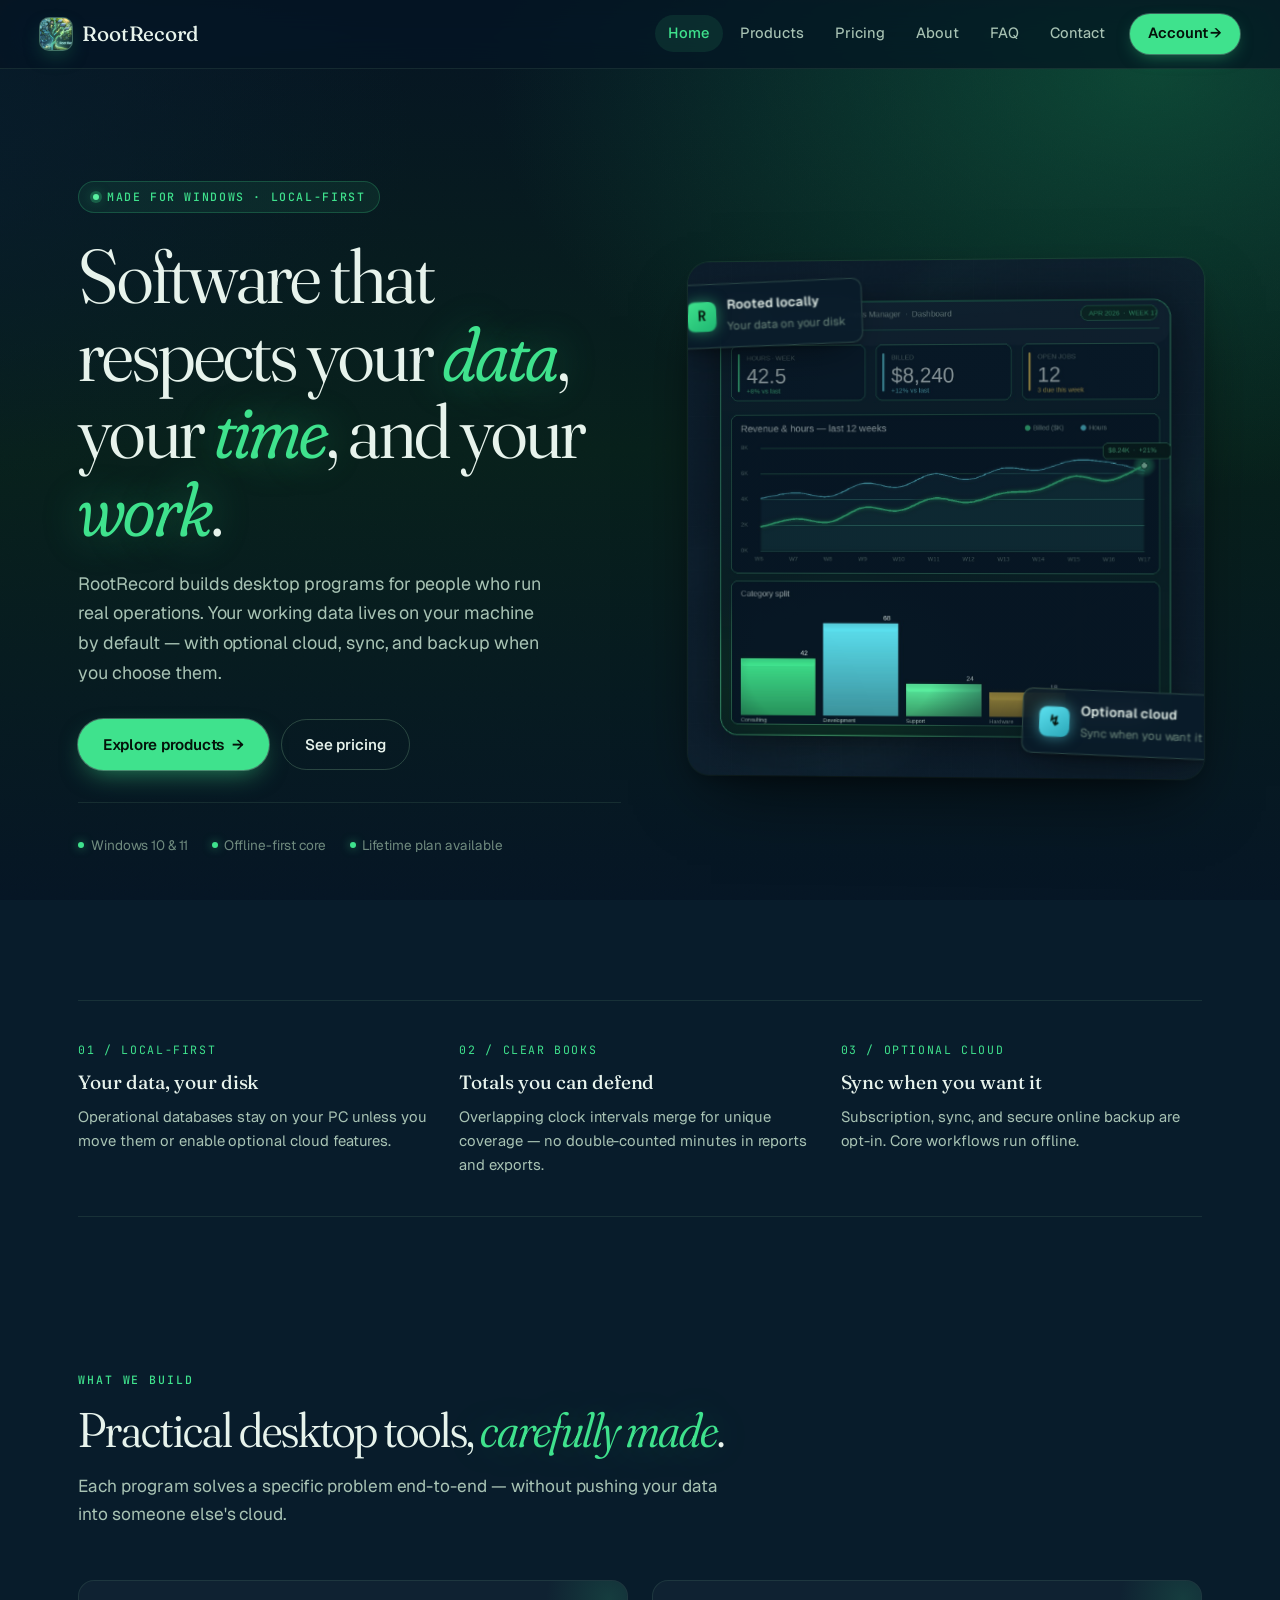
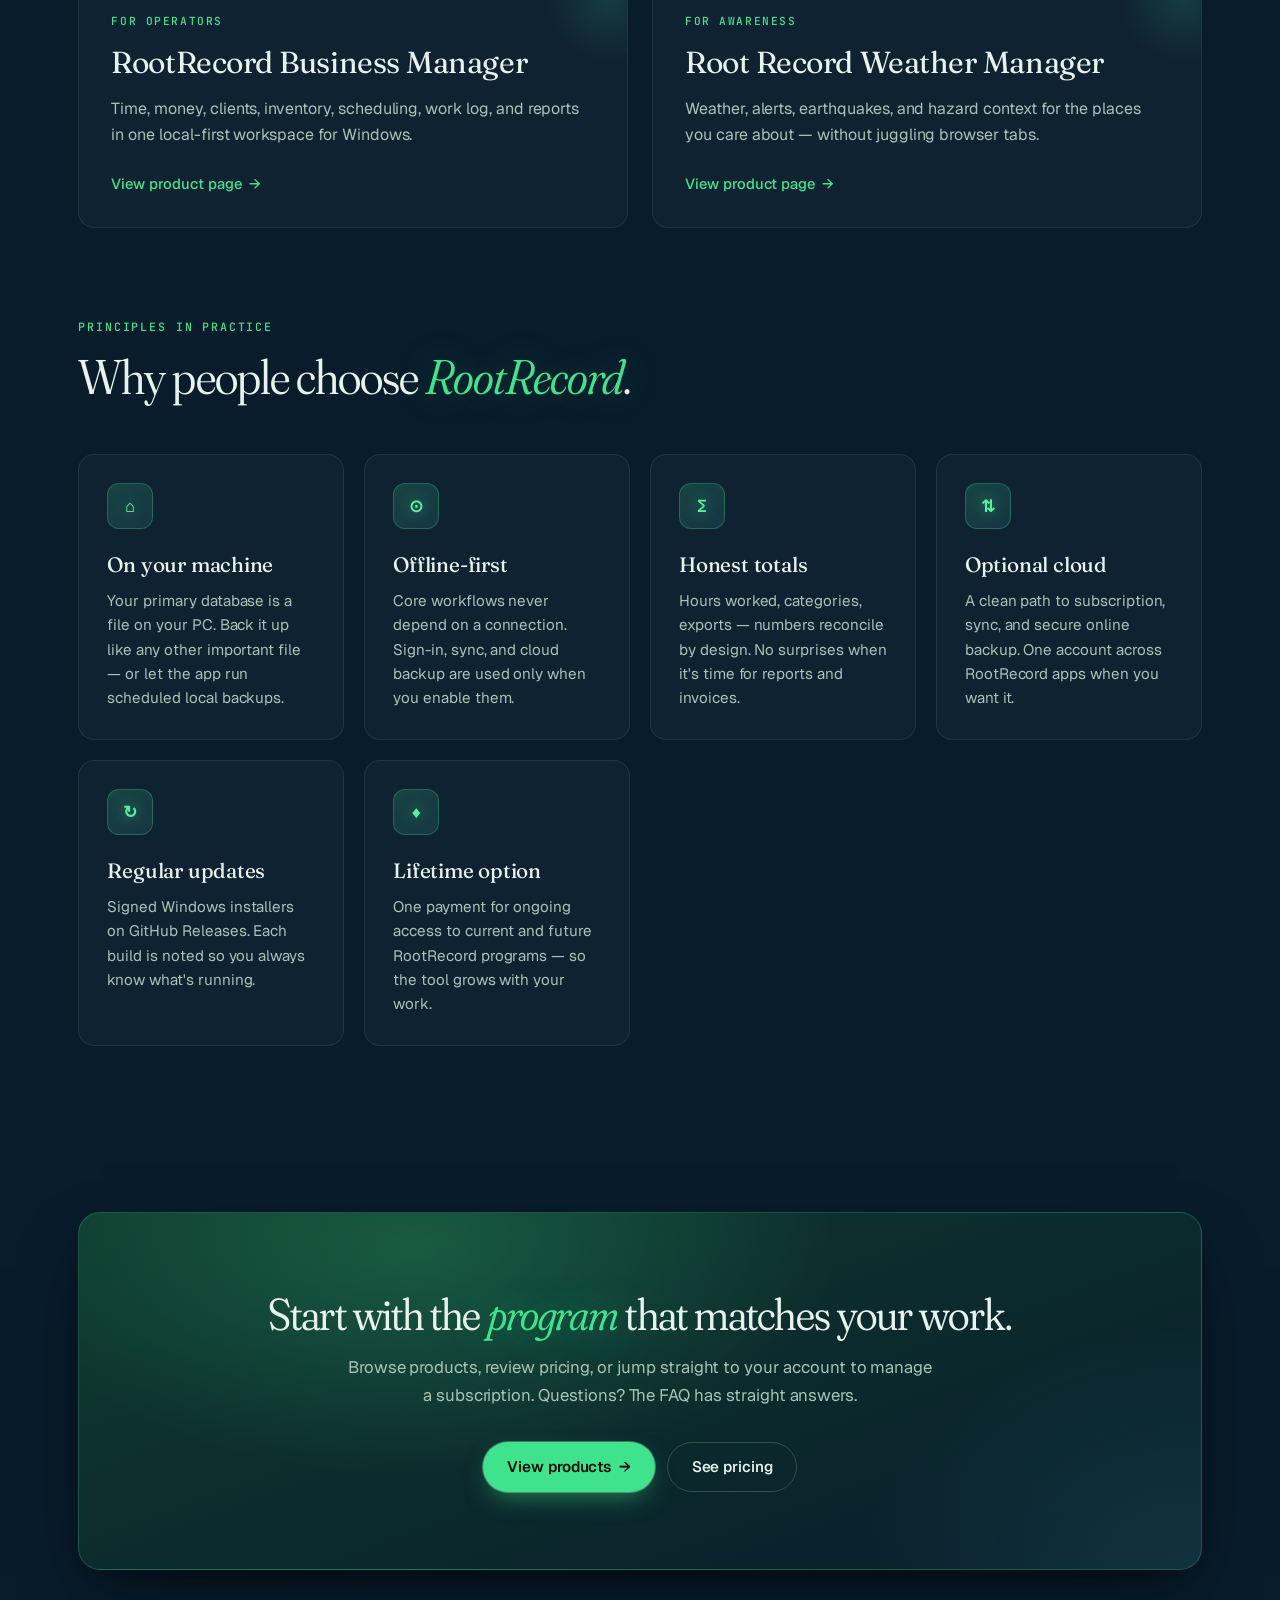
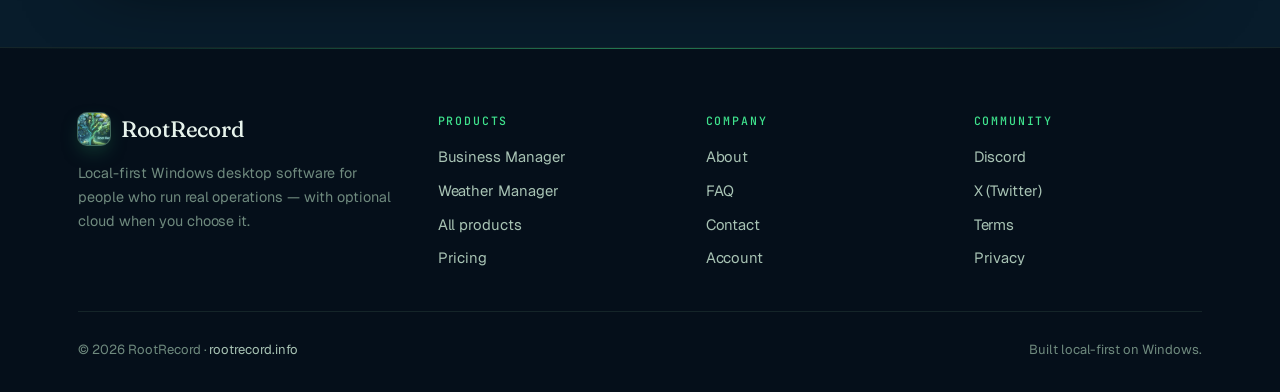
==== commit 3b8134d3: "auto-commit for 9ebdb043-2749-4d29-808c-bfa4f3774c5e" ====
--- a/index.html
+++ b/index.html
@@ -8,14 +8,36 @@
   <link rel="preconnect" href="https://fonts.googleapis.com">
   <link rel="preconnect" href="https://fonts.gstatic.com" crossorigin>
   <link href="https://fonts.googleapis.com/css2?family=Fraunces:ital,opsz,wght,SOFT@0,9..144,300..600,30..100;1,9..144,300..600,30..100&family=Geist:wght@400;450;500;600&family=JetBrains+Mono:wght@400;500&display=swap" rel="stylesheet">
-  <link rel="stylesheet" href="/styles.css">
+  <!-- Favicon -->
+  <link rel="icon" href="/favicon.ico" sizes="any">
+  <link rel="icon" type="image/png" sizes="32x32" href="/favicon-32.png">
+  <link rel="icon" type="image/png" sizes="16x16" href="/favicon-16.png">
+  <link rel="apple-touch-icon" sizes="180x180" href="/favicon-180.png">
+  <link rel="manifest" href="/site.webmanifest">
+  <meta name="theme-color" content="#081C2B">
+  <link rel="canonical" href="https://rootrecord.info/">
+  <!-- Open Graph / social -->
+  <meta property="og:type" content="website">
+  <meta property="og:site_name" content="RootRecord">
+  <meta property="og:title" content="RootRecord — Local-first desktop software for Windows">
+  <meta property="og:description" content="RootRecord builds local-first Windows desktop software for operations, time, money, weather and hazards. Your data stays on your machine. Optional cloud when you choose it.">
+  <meta property="og:url" content="https://rootrecord.info/">
+  <meta property="og:image" content="https://rootrecord.info/assets/og.jpg">
+  <meta property="og:image:width" content="1200">
+  <meta property="og:image:height" content="630">
+  <meta name="twitter:card" content="summary_large_image">
+  <meta name="twitter:site" content="@RootRecord">
+  <meta name="twitter:title" content="RootRecord — Local-first desktop software for Windows">
+  <meta name="twitter:description" content="RootRecord builds local-first Windows desktop software for operations, time, money, weather and hazards. Your data stays on your machine. Optional cloud when you choose it.">
+  <meta name="twitter:image" content="https://rootrecord.info/assets/og.jpg">
+  <link rel="stylesheet" href="/styles.css?v=2">
 </head>
 <body>
   <div class="site">
     <header class="site-header">
       <div class="container site-header-inner">
         <a class="brand" href="/" data-testid="brand-home-link">
-          <span class="brand-mark">R</span>
+          <img class="brand-mark" src="/favicon-180.png" alt="RootRecord logo" width="32" height="32">
           RootRecord
         </a>
         <button class="nav-toggle" type="button" aria-label="Toggle navigation" aria-expanded="false" data-testid="nav-toggle-btn" onclick="document.querySelector('.site-nav').classList.toggle('is-open');this.setAttribute('aria-expanded', this.getAttribute('aria-expanded')==='true'?'false':'true');">
@@ -54,7 +76,7 @@
 
           <div class="fade-up delay-2" aria-hidden="true">
             <div class="hero-visual">
-              <img src="/assets/hero.jpg" alt="Root Record — a tree of circuit lines connecting weather, solar, and homestead iconography" loading="eager">
+              <img src="/assets/hero-dashboard.jpg" alt="RootRecord Business Manager dashboard — revenue, hours, and category charts" loading="eager">
               <div class="hero-badge tl">
                 <div class="hero-badge-icon">R</div>
                 <div>
@@ -184,7 +206,7 @@
       <div class="container">
         <div class="footer-grid">
           <div class="footer-brand">
-            <a class="brand" href="/"><span class="brand-mark">R</span>RootRecord</a>
+            <a class="brand" href="/"><img class="brand-mark" src="/favicon-180.png" alt="RootRecord logo" width="32" height="32">RootRecord</a>
             <p>Local-first Windows desktop software for people who run real operations — with optional cloud when you choose it.</p>
           </div>
           <div class="footer-col">
--- a/styles.css
+++ b/styles.css
@@ -164,23 +164,19 @@
 }
 
 .brand-mark {
-  width: 30px;
-  height: 30px;
+  width: 32px;
+  height: 32px;
   border-radius: 9px;
-  background: linear-gradient(145deg, var(--moss) 0%, #1EB671 100%);
-  color: var(--ink-dark);
-  display: grid;
-  place-items: center;
-  font-family: var(--font-mono);
-  font-size: 0.9rem;
-  font-weight: 700;
-  box-shadow: 0 0 0 1px rgba(173, 245, 204, 0.4), 0 8px 22px -8px rgba(63, 226, 141, 0.65), inset 0 -2px 0 rgba(0,0,0,0.15);
+  object-fit: cover;
+  display: block;
+  background: var(--moss-deep);
+  box-shadow: 0 0 0 1px rgba(173, 245, 204, 0.35), 0 8px 22px -8px rgba(63, 226, 141, 0.55);
   transition: transform .35s var(--ease-out), box-shadow .3s ease;
 }
 
 .brand:hover .brand-mark {
-  transform: rotate(-8deg) scale(1.06);
-  box-shadow: 0 0 0 1px rgba(173, 245, 204, 0.7), 0 12px 30px -8px rgba(63, 226, 141, 0.8), inset 0 -2px 0 rgba(0,0,0,0.2);
+  transform: rotate(-6deg) scale(1.06);
+  box-shadow: 0 0 0 1px rgba(173, 245, 204, 0.7), 0 12px 30px -8px rgba(63, 226, 141, 0.8);
 }
 
 .site-nav {
@@ -1019,7 +1015,7 @@
 .prose ul, .prose ol { padding-left: 1.4rem; margin: 0 0 1.25rem; }
 .prose li { margin-bottom: 0.45rem; }
 
-.prose a {
+.prose a:not(.btn) {
   color: var(--moss);
   text-decoration: none;
   background-image: linear-gradient(currentColor, currentColor);
@@ -1030,7 +1026,7 @@
   padding-bottom: 1px;
 }
 
-.prose a:hover { color: var(--moss-bright); }
+.prose a:not(.btn):hover { color: var(--moss-bright); }
 
 .prose code {
   font-family: var(--font-mono);
@@ -1087,8 +1083,8 @@
   border-color: rgba(167, 230, 178, 0.18);
   color: var(--moss-glow);
 }
-.callout-hero a { color: var(--moss); }
-.callout-hero a:hover { color: var(--moss-bright); }
+.callout-hero a:not(.btn) { color: var(--moss); }
+.callout-hero a:not(.btn):hover { color: var(--moss-bright); }
 
 .cta-row {
   display: flex;
